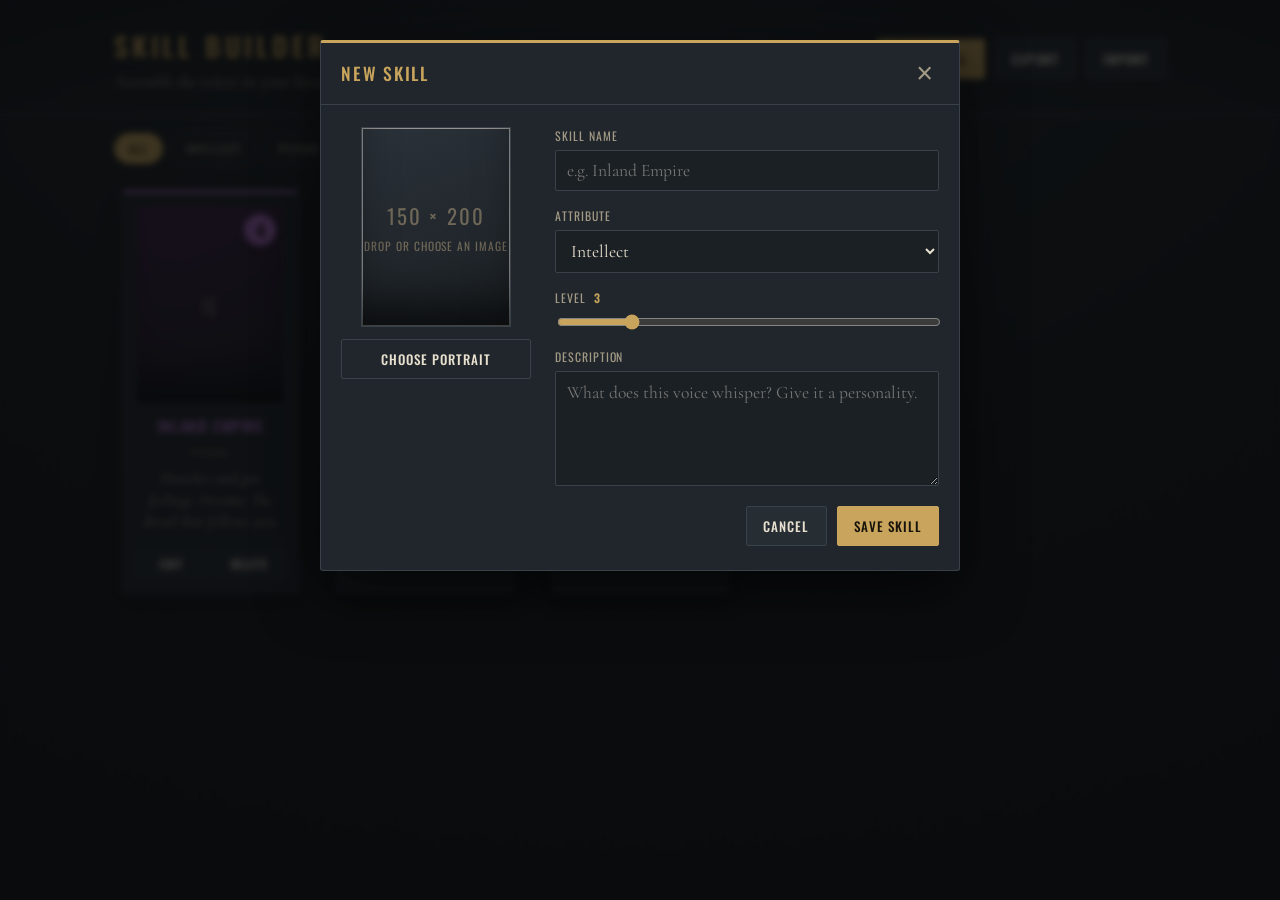
==== index.html @ 17607143 "Add Disco Elysium skill builder webapp Static single-page app for building custom skills with names," ====
<!DOCTYPE html>
<html lang="en">
<head>
  <meta charset="UTF-8" />
  <meta name="viewport" content="width=device-width, initial-scale=1.0" />
  <title>Skill Builder</title>
  <link rel="preconnect" href="https://fonts.googleapis.com" />
  <link rel="preconnect" href="https://fonts.gstatic.com" crossorigin />
  <link href="https://fonts.googleapis.com/css2?family=Cormorant+Garamond:ital,wght@0,400;0,500;0,600;0,700;1,400;1,500&family=Oswald:wght@300;400;500;600&display=swap" rel="stylesheet" />
  <link rel="stylesheet" href="styles.css" />
</head>
<body>
  <div class="grain"></div>

  <header class="topbar">
    <div class="topbar-inner">
      <h1 class="wordmark">Skill&nbsp;Builder</h1>
      <p class="tagline">Assemble the voices in your head.</p>
      <div class="topbar-actions">
        <button id="newSkillBtn" class="btn btn-primary">+ New Skill</button>
        <button id="exportBtn" class="btn">Export</button>
        <button id="importBtn" class="btn">Import</button>
        <input type="file" id="importFile" accept="application/json" hidden />
      </div>
    </div>
  </header>

  <nav class="filters" id="filters">
    <button class="chip chip-active" data-attr="all">All</button>
    <button class="chip" data-attr="intellect">Intellect</button>
    <button class="chip" data-attr="psyche">Psyche</button>
    <button class="chip" data-attr="physique">Physique</button>
    <button class="chip" data-attr="motorics">Motorics</button>
  </nav>

  <main class="board">
    <section id="grid" class="grid" aria-live="polite"></section>
    <div id="emptyState" class="empty" hidden>
      <p class="empty-title">No skills yet.</p>
      <p class="empty-sub">Every disco needs its dancers. Create your first skill.</p>
      <button class="btn btn-primary" data-open-new>+ New Skill</button>
    </div>
  </main>

  <!-- Editor modal -->
  <div id="editor" class="overlay" hidden>
    <div class="modal" role="dialog" aria-modal="true" aria-labelledby="editorTitle">
      <div class="modal-head">
        <h2 id="editorTitle">New Skill</h2>
        <button class="icon-btn" id="closeEditor" aria-label="Close">&times;</button>
      </div>

      <div class="modal-body">
        <div class="editor-preview">
          <div class="card-portrait-frame" id="portraitFrame">
            <img id="portraitPreview" alt="" hidden />
            <div id="portraitPlaceholder" class="portrait-placeholder">
              <span>150 &times; 200</span>
              <small>drop or choose an image</small>
            </div>
          </div>
          <label class="btn btn-ghost btn-block" for="portraitInput">Choose portrait</label>
          <input type="file" id="portraitInput" accept="image/*" hidden />
          <button type="button" class="btn-link" id="clearPortrait" hidden>Remove portrait</button>
        </div>

        <form class="editor-fields" id="skillForm" autocomplete="off">
          <label class="field">
            <span class="field-label">Skill name</span>
            <input type="text" id="skillName" maxlength="40" placeholder="e.g. Inland Empire" required />
          </label>

          <label class="field">
            <span class="field-label">Attribute</span>
            <select id="skillAttr">
              <option value="intellect">Intellect</option>
              <option value="psyche">Psyche</option>
              <option value="physique">Physique</option>
              <option value="motorics">Motorics</option>
            </select>
          </label>

          <label class="field">
            <span class="field-label">Level <em id="levelValue">3</em></span>
            <input type="range" id="skillLevel" min="1" max="12" value="3" />
          </label>

          <label class="field">
            <span class="field-label">Description</span>
            <textarea id="skillDesc" rows="4" maxlength="400" placeholder="What does this voice whisper? Give it a personality."></textarea>
          </label>

          <div class="form-actions">
            <button type="button" class="btn" id="cancelEditor">Cancel</button>
            <button type="submit" class="btn btn-primary" id="saveSkill">Save skill</button>
          </div>
        </form>
      </div>
    </div>
  </div>

  <script src="app.js"></script>
</body>
</html>
---- styles.css ----
/* ============================================================
   Skill Builder - a Disco Elysium flavoured skill card maker
   ============================================================ */

:root {
  --bg: #14171a;
  --bg-2: #1b2024;
  --panel: #20262b;
  --panel-2: #262d33;
  --ink: #e8e0cf;
  --ink-dim: #a49b86;
  --ink-faint: #6f6858;
  --line: #3a4249;
  --gold: #c8a45c;
  --gold-soft: #9c8144;

  /* Attribute palettes (portrait card accents) */
  --intellect: #4c9fd6;
  --intellect-deep: #1f3d52;
  --psyche: #b06ec9;
  --psyche-deep: #402349;
  --physique: #cf5b4e;
  --physique-deep: #4d211d;
  --motorics: #d6b24c;
  --motorics-deep: #4a3d18;

  --card-w: 176px;
  --portrait-w: 150px;
  --portrait-h: 200px;

  --serif: "Cormorant Garamond", Georgia, "Times New Roman", serif;
  --sans: "Oswald", "Arial Narrow", system-ui, sans-serif;
}

* { box-sizing: border-box; }

html, body {
  margin: 0;
  background: radial-gradient(120% 120% at 50% -10%, #232a2f 0%, var(--bg) 55%, #0f1113 100%);
  color: var(--ink);
  font-family: var(--serif);
  min-height: 100vh;
}

/* subtle film grain */
.grain {
  position: fixed;
  inset: 0;
  pointer-events: none;
  z-index: 1;
  opacity: 0.04;
  background-image: url("data:image/svg+xml,%3Csvg xmlns='http://www.w3.org/2000/svg' width='120' height='120'%3E%3Cfilter id='n'%3E%3CfeTurbulence type='fractalNoise' baseFrequency='0.9' numOctaves='2'/%3E%3C/filter%3E%3Crect width='100%25' height='100%25' filter='url(%23n)'/%3E%3C/svg%3E");
}

/* ---------- top bar ---------- */
.topbar {
  position: relative;
  z-index: 2;
  border-bottom: 1px solid var(--line);
  background: linear-gradient(180deg, rgba(0,0,0,0.25), rgba(0,0,0,0));
}
.topbar-inner {
  max-width: 1100px;
  margin: 0 auto;
  padding: 26px 24px 22px;
  display: grid;
  grid-template-columns: 1fr auto;
  grid-template-areas: "word actions" "tag actions";
  align-items: center;
  gap: 2px 18px;
}
.wordmark {
  grid-area: word;
  margin: 0;
  font-family: var(--sans);
  font-weight: 600;
  letter-spacing: 0.14em;
  text-transform: uppercase;
  font-size: 1.7rem;
  color: var(--gold);
  text-shadow: 0 1px 0 #000;
}
.tagline {
  grid-area: tag;
  margin: 2px 0 0;
  font-style: italic;
  font-size: 1.15rem;
  color: var(--ink-dim);
}
.topbar-actions {
  grid-area: actions;
  display: flex;
  gap: 10px;
  flex-wrap: wrap;
  justify-content: flex-end;
}

/* ---------- buttons ---------- */
.btn {
  font-family: var(--sans);
  text-transform: uppercase;
  letter-spacing: 0.08em;
  font-size: 0.82rem;
  font-weight: 500;
  color: var(--ink);
  background: var(--panel-2);
  border: 1px solid var(--line);
  padding: 9px 16px;
  border-radius: 2px;
  cursor: pointer;
  transition: border-color .15s, background .15s, transform .05s;
}
.btn:hover { border-color: var(--gold-soft); background: var(--panel); }
.btn:active { transform: translateY(1px); }
.btn-primary {
  color: #17130a;
  background: var(--gold);
  border-color: var(--gold);
}
.btn-primary:hover { background: #d9b56a; border-color: #d9b56a; }
.btn-ghost { background: transparent; }
.btn-block { width: 100%; text-align: center; display: block; }
.btn-link {
  background: none;
  border: none;
  color: var(--ink-faint);
  font-family: var(--sans);
  font-size: 0.78rem;
  text-transform: uppercase;
  letter-spacing: 0.06em;
  cursor: pointer;
  padding: 4px;
  margin-top: 8px;
}
.btn-link:hover { color: var(--physique); }
.icon-btn {
  background: none;
  border: none;
  color: var(--ink-dim);
  font-size: 1.8rem;
  line-height: 1;
  cursor: pointer;
  padding: 0 6px;
}
.icon-btn:hover { color: var(--ink); }

/* ---------- filters ---------- */
.filters {
  position: relative;
  z-index: 2;
  max-width: 1100px;
  margin: 18px auto 0;
  padding: 0 24px;
  display: flex;
  gap: 8px;
  flex-wrap: wrap;
}
.chip {
  font-family: var(--sans);
  text-transform: uppercase;
  letter-spacing: 0.09em;
  font-size: 0.75rem;
  color: var(--ink-dim);
  background: transparent;
  border: 1px solid var(--line);
  padding: 6px 14px;
  border-radius: 20px;
  cursor: pointer;
}
.chip:hover { color: var(--ink); border-color: var(--ink-faint); }
.chip-active { color: #17130a; background: var(--gold); border-color: var(--gold); }

/* ---------- board / grid ---------- */
.board {
  position: relative;
  z-index: 2;
  max-width: 1100px;
  margin: 0 auto;
  padding: 26px 24px 80px;
}
.grid {
  display: grid;
  grid-template-columns: repeat(auto-fill, minmax(var(--card-w), 1fr));
  gap: 22px;
  justify-items: center;
}

/* ---------- skill card ---------- */
.card {
  --accent: var(--gold);
  --accent-deep: #333;
  width: var(--card-w);
  background: var(--panel);
  border: 1px solid var(--line);
  border-top: 3px solid var(--accent);
  border-radius: 3px;
  padding: 12px 12px 14px;
  position: relative;
  box-shadow: 0 8px 22px rgba(0,0,0,0.4);
  transition: transform .12s ease, box-shadow .12s ease;
}
.card:hover { transform: translateY(-3px); box-shadow: 0 14px 30px rgba(0,0,0,0.5); }

.card-portrait-frame {
  width: var(--portrait-w);
  height: var(--portrait-h);
  margin: 0 auto;
  background:
    linear-gradient(160deg, var(--accent-deep), #10141600),
    var(--bg-2);
  border: 1px solid var(--line);
  position: relative;
  overflow: hidden;
}
.card-portrait-frame img {
  width: 100%;
  height: 100%;
  object-fit: cover;
  display: block;
  filter: saturate(0.9) contrast(1.03);
}
.card-portrait-frame::after {
  /* painterly vignette */
  content: "";
  position: absolute;
  inset: 0;
  box-shadow: inset 0 -40px 50px -20px rgba(0,0,0,0.7),
              inset 0 0 0 1px rgba(0,0,0,0.25);
  pointer-events: none;
}

.card-level {
  position: absolute;
  top: 20px;
  right: 20px;
  width: 34px;
  height: 34px;
  border-radius: 50%;
  background: var(--accent);
  color: #14100a;
  font-family: var(--sans);
  font-weight: 600;
  font-size: 1.1rem;
  display: flex;
  align-items: center;
  justify-content: center;
  box-shadow: 0 2px 6px rgba(0,0,0,0.5);
  border: 2px solid rgba(0,0,0,0.35);
}

.card-name {
  margin: 12px 4px 4px;
  text-align: center;
  font-family: var(--sans);
  text-transform: uppercase;
  letter-spacing: 0.05em;
  font-weight: 500;
  font-size: 1rem;
  color: var(--accent);
  line-height: 1.15;
}
.card-attr {
  text-align: center;
  font-family: var(--sans);
  text-transform: uppercase;
  letter-spacing: 0.14em;
  font-size: 0.62rem;
  color: var(--ink-faint);
  margin-bottom: 8px;
}
.card-desc {
  font-size: 1.02rem;
  line-height: 1.3;
  color: var(--ink-dim);
  font-style: italic;
  text-align: center;
  min-height: 2.4em;
  margin: 0 2px 6px;
}
.card-actions {
  display: flex;
  gap: 6px;
  justify-content: center;
  border-top: 1px solid var(--line);
  padding-top: 10px;
  margin-top: 6px;
}
.card-actions .btn { padding: 5px 12px; font-size: 0.72rem; flex: 1; }

/* accent classes per attribute */
.attr-intellect { --accent: var(--intellect); --accent-deep: var(--intellect-deep); }
.attr-psyche    { --accent: var(--psyche);    --accent-deep: var(--psyche-deep); }
.attr-physique  { --accent: var(--physique);  --accent-deep: var(--physique-deep); }
.attr-motorics  { --accent: var(--motorics);  --accent-deep: var(--motorics-deep); }

/* ---------- empty state ---------- */
.empty {
  text-align: center;
  padding: 70px 20px;
  color: var(--ink-dim);
}
.empty-title { font-size: 1.8rem; margin: 0 0 6px; color: var(--ink); }
.empty-sub { font-style: italic; font-size: 1.15rem; margin: 0 0 22px; }

/* ---------- modal ---------- */
.overlay {
  position: fixed;
  inset: 0;
  z-index: 10;
  background: rgba(7,9,10,0.72);
  backdrop-filter: blur(3px);
  display: flex;
  align-items: flex-start;
  justify-content: center;
  padding: 40px 16px;
  overflow-y: auto;
}
.modal {
  width: 100%;
  max-width: 640px;
  background: var(--panel);
  border: 1px solid var(--line);
  border-top: 3px solid var(--gold);
  border-radius: 3px;
  box-shadow: 0 20px 60px rgba(0,0,0,0.6);
}
.modal-head {
  display: flex;
  align-items: center;
  justify-content: space-between;
  padding: 16px 20px;
  border-bottom: 1px solid var(--line);
}
.modal-head h2 {
  margin: 0;
  font-family: var(--sans);
  text-transform: uppercase;
  letter-spacing: 0.1em;
  font-weight: 500;
  font-size: 1.1rem;
  color: var(--gold);
}
.modal-body {
  display: grid;
  grid-template-columns: 190px 1fr;
  gap: 24px;
  padding: 22px 20px 24px;
}

/* editor preview column */
.editor-preview { text-align: center; }
.editor-preview .card-portrait-frame {
  margin-bottom: 12px;
  cursor: pointer;
  --accent-deep: #2a3138;
}
.editor-preview .card-portrait-frame.dragover {
  outline: 2px dashed var(--gold);
  outline-offset: -4px;
}
.portrait-placeholder {
  position: absolute;
  inset: 0;
  display: flex;
  flex-direction: column;
  align-items: center;
  justify-content: center;
  gap: 6px;
  color: var(--ink-faint);
  font-family: var(--sans);
}
.portrait-placeholder span { font-size: 1.3rem; letter-spacing: 0.1em; }
.portrait-placeholder small { font-size: 0.72rem; text-transform: uppercase; letter-spacing: 0.08em; }

/* editor fields */
.editor-fields { display: flex; flex-direction: column; gap: 16px; }
.field { display: flex; flex-direction: column; gap: 6px; }
.field-label {
  font-family: var(--sans);
  text-transform: uppercase;
  letter-spacing: 0.08em;
  font-size: 0.74rem;
  color: var(--ink-dim);
}
.field-label em { color: var(--gold); font-style: normal; font-weight: 600; margin-left: 4px; }
.field input[type="text"],
.field textarea,
.field select {
  font-family: var(--serif);
  font-size: 1.1rem;
  color: var(--ink);
  background: var(--bg-2);
  border: 1px solid var(--line);
  border-radius: 2px;
  padding: 9px 11px;
  width: 100%;
}
.field textarea { resize: vertical; line-height: 1.35; }
.field input:focus,
.field textarea:focus,
.field select:focus { outline: none; border-color: var(--gold-soft); }
.field input[type="range"] { accent-color: var(--gold); width: 100%; }

.form-actions {
  display: flex;
  gap: 10px;
  justify-content: flex-end;
  margin-top: 4px;
}

/* ---------- responsive ---------- */
@media (max-width: 560px) {
  .modal-body { grid-template-columns: 1fr; }
  .editor-preview .card-portrait-frame { margin-inline: auto; }
  .topbar-inner { grid-template-columns: 1fr; grid-template-areas: "word" "tag" "actions"; }
  .topbar-actions { justify-content: flex-start; margin-top: 12px; }
}
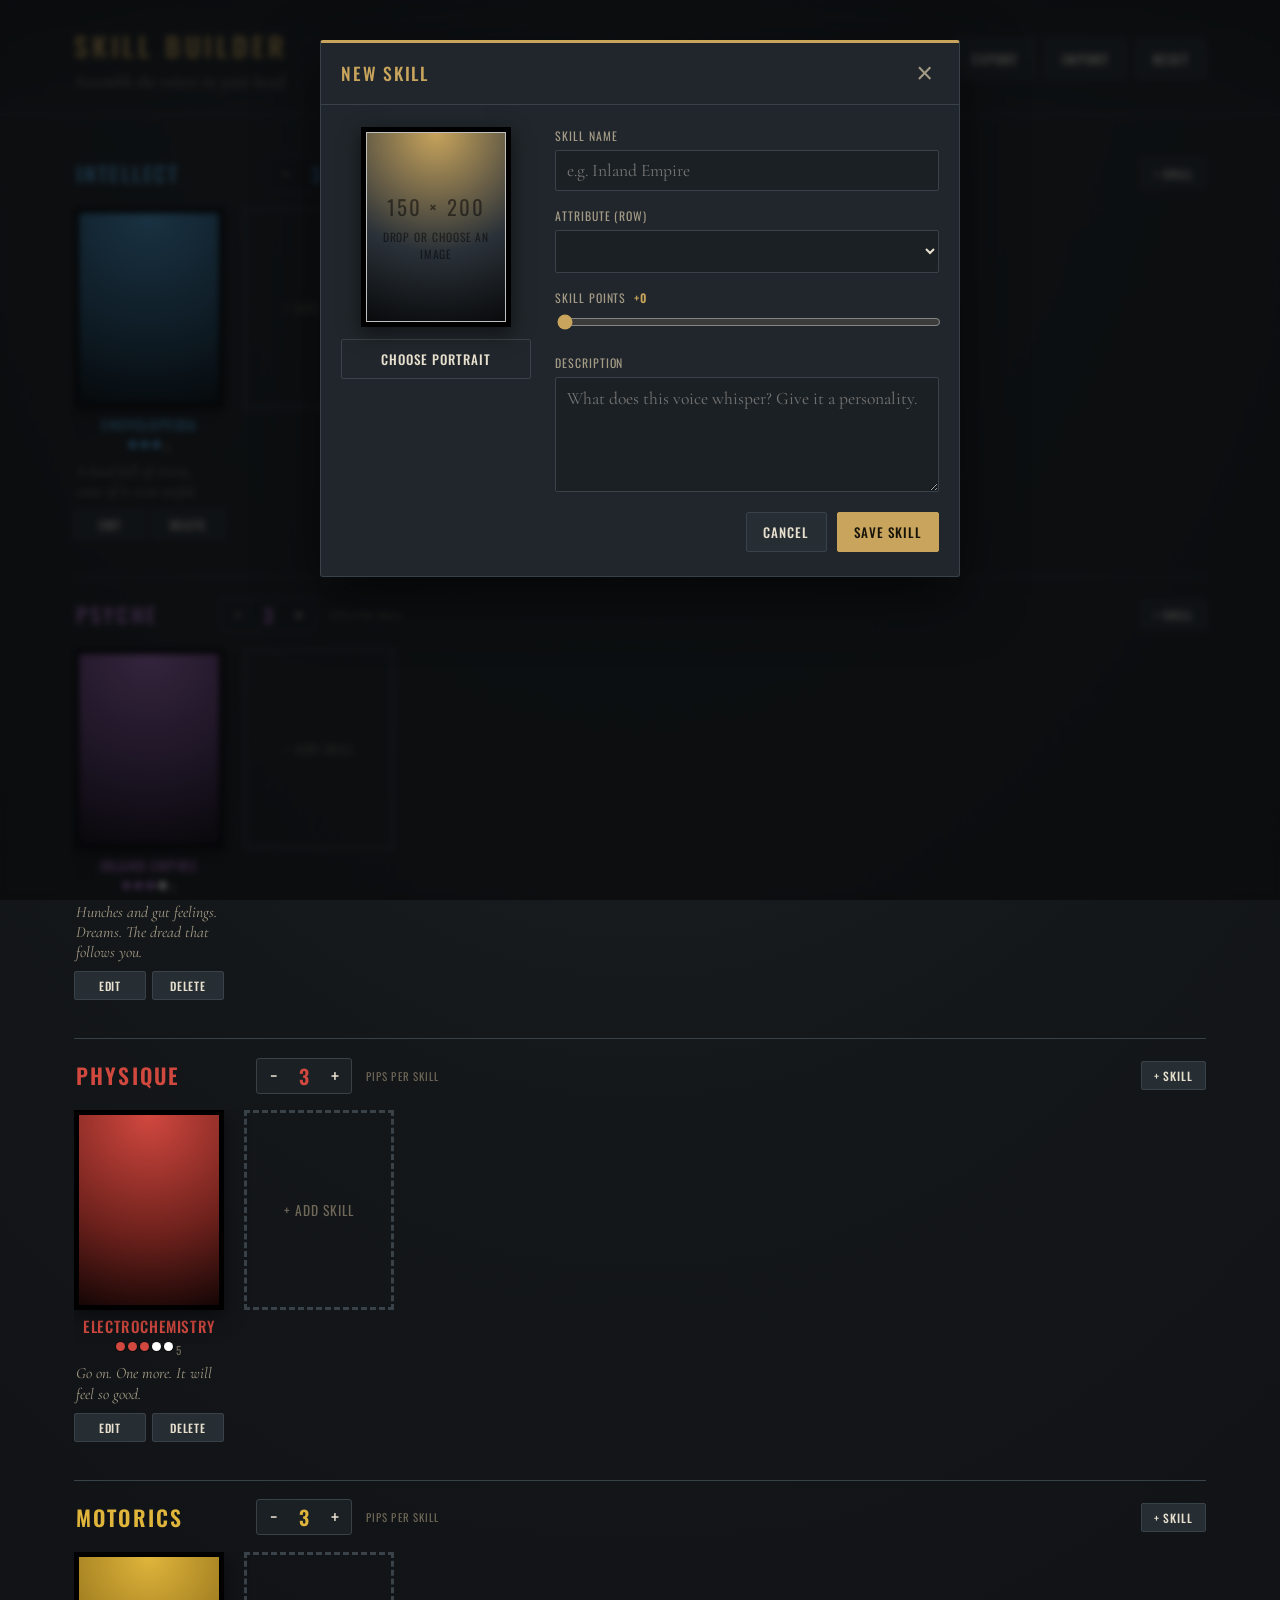
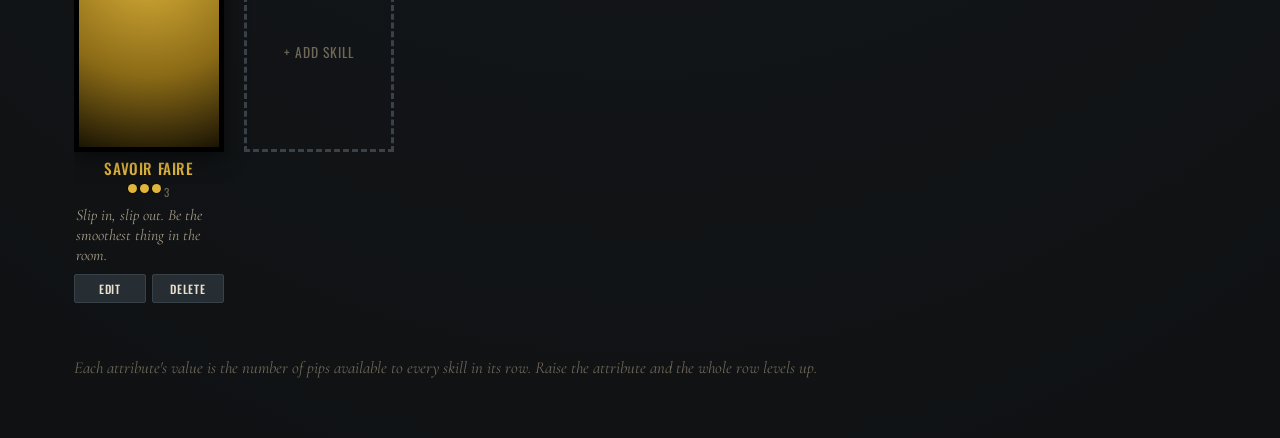
==== commit 30ab6f41: "Rework around attributes: editable names and pip-driving values Restructure the model to mirror Disc" ====
--- a/index.html
+++ b/index.html
@@ -17,30 +17,20 @@
       <h1 class="wordmark">Skill&nbsp;Builder</h1>
       <p class="tagline">Assemble the voices in your head.</p>
       <div class="topbar-actions">
-        <button id="newSkillBtn" class="btn btn-primary">+ New Skill</button>
         <button id="exportBtn" class="btn">Export</button>
         <button id="importBtn" class="btn">Import</button>
+        <button id="resetBtn" class="btn">Reset</button>
         <input type="file" id="importFile" accept="application/json" hidden />
       </div>
     </div>
   </header>
 
-  <nav class="filters" id="filters">
-    <button class="chip chip-active" data-attr="all">All</button>
-    <button class="chip" data-attr="intellect">Intellect</button>
-    <button class="chip" data-attr="psyche">Psyche</button>
-    <button class="chip" data-attr="physique">Physique</button>
-    <button class="chip" data-attr="motorics">Motorics</button>
-  </nav>
+  <main class="board" id="board" aria-live="polite"></main>
 
-  <main class="board">
-    <section id="grid" class="grid" aria-live="polite"></section>
-    <div id="emptyState" class="empty" hidden>
-      <p class="empty-title">No skills yet.</p>
-      <p class="empty-sub">Every disco needs its dancers. Create your first skill.</p>
-      <button class="btn btn-primary" data-open-new>+ New Skill</button>
-    </div>
-  </main>
+  <p class="hint">
+    Each attribute's value is the number of pips available to every skill in its row.
+    Raise the attribute and the whole row levels up.
+  </p>
 
   <!-- Editor modal -->
   <div id="editor" class="overlay" hidden>
@@ -52,7 +42,7 @@
 
       <div class="modal-body">
         <div class="editor-preview">
-          <div class="card-portrait-frame" id="portraitFrame">
+          <div class="frame" id="portraitFrame">
             <img id="portraitPreview" alt="" hidden />
             <div id="portraitPlaceholder" class="portrait-placeholder">
               <span>150 &times; 200</span>
@@ -71,18 +61,14 @@
           </label>
 
           <label class="field">
-            <span class="field-label">Attribute</span>
-            <select id="skillAttr">
-              <option value="intellect">Intellect</option>
-              <option value="psyche">Psyche</option>
-              <option value="physique">Physique</option>
-              <option value="motorics">Motorics</option>
-            </select>
+            <span class="field-label">Attribute (row)</span>
+            <select id="skillAttr"></select>
           </label>
 
           <label class="field">
-            <span class="field-label">Level <em id="levelValue">3</em></span>
-            <input type="range" id="skillLevel" min="1" max="12" value="3" />
+            <span class="field-label">Skill points <em id="bonusValue">+0</em></span>
+            <input type="range" id="skillBonus" min="0" max="8" value="0" />
+            <small class="field-note" id="pipHint"></small>
           </label>
 
           <label class="field">
--- a/styles.css
+++ b/styles.css
@@ -14,17 +14,16 @@
   --gold: #c8a45c;
   --gold-soft: #9c8144;
 
-  /* Attribute palettes (portrait card accents) */
+  /* Attribute palettes: [bright, deep] used to tint the portrait frame */
   --intellect: #4c9fd6;
-  --intellect-deep: #1f3d52;
-  --psyche: #b06ec9;
-  --psyche-deep: #402349;
-  --physique: #cf5b4e;
-  --physique-deep: #4d211d;
-  --motorics: #d6b24c;
-  --motorics-deep: #4a3d18;
-
-  --card-w: 176px;
+  --intellect-deep: #23506e;
+  --psyche: #a970c4;
+  --psyche-deep: #533264;
+  --physique: #d1483f;
+  --physique-deep: #6e211c;
+  --motorics: #e0b53c;
+  --motorics-deep: #8a6a16;
+
   --portrait-w: 150px;
   --portrait-h: 200px;
 
@@ -42,7 +41,6 @@
   min-height: 100vh;
 }
 
-/* subtle film grain */
 .grain {
   position: fixed;
   inset: 0;
@@ -60,7 +58,7 @@
   background: linear-gradient(180deg, rgba(0,0,0,0.25), rgba(0,0,0,0));
 }
 .topbar-inner {
-  max-width: 1100px;
+  max-width: 1180px;
   margin: 0 auto;
   padding: 26px 24px 22px;
   display: grid;
@@ -112,212 +110,205 @@
 }
 .btn:hover { border-color: var(--gold-soft); background: var(--panel); }
 .btn:active { transform: translateY(1px); }
-.btn-primary {
-  color: #17130a;
-  background: var(--gold);
-  border-color: var(--gold);
-}
+.btn-primary { color: #17130a; background: var(--gold); border-color: var(--gold); }
 .btn-primary:hover { background: #d9b56a; border-color: #d9b56a; }
 .btn-ghost { background: transparent; }
 .btn-block { width: 100%; text-align: center; display: block; }
+.btn-sm { padding: 5px 12px; font-size: 0.72rem; }
 .btn-link {
-  background: none;
-  border: none;
-  color: var(--ink-faint);
-  font-family: var(--sans);
-  font-size: 0.78rem;
-  text-transform: uppercase;
-  letter-spacing: 0.06em;
-  cursor: pointer;
-  padding: 4px;
-  margin-top: 8px;
+  background: none; border: none; color: var(--ink-faint);
+  font-family: var(--sans); font-size: 0.78rem;
+  text-transform: uppercase; letter-spacing: 0.06em;
+  cursor: pointer; padding: 4px; margin-top: 8px;
 }
 .btn-link:hover { color: var(--physique); }
 .icon-btn {
-  background: none;
-  border: none;
-  color: var(--ink-dim);
-  font-size: 1.8rem;
-  line-height: 1;
-  cursor: pointer;
-  padding: 0 6px;
+  background: none; border: none; color: var(--ink-dim);
+  font-size: 1.8rem; line-height: 1; cursor: pointer; padding: 0 6px;
 }
 .icon-btn:hover { color: var(--ink); }
 
-/* ---------- filters ---------- */
-.filters {
-  position: relative;
-  z-index: 2;
-  max-width: 1100px;
-  margin: 18px auto 0;
-  padding: 0 24px;
-  display: flex;
-  gap: 8px;
-  flex-wrap: wrap;
-}
-.chip {
-  font-family: var(--sans);
-  text-transform: uppercase;
-  letter-spacing: 0.09em;
-  font-size: 0.75rem;
-  color: var(--ink-dim);
-  background: transparent;
-  border: 1px solid var(--line);
-  padding: 6px 14px;
-  border-radius: 20px;
-  cursor: pointer;
-}
-.chip:hover { color: var(--ink); border-color: var(--ink-faint); }
-.chip-active { color: #17130a; background: var(--gold); border-color: var(--gold); }
-
-/* ---------- board / grid ---------- */
+/* ---------- board / attribute rows ---------- */
 .board {
   position: relative;
   z-index: 2;
-  max-width: 1100px;
+  max-width: 1180px;
   margin: 0 auto;
-  padding: 26px 24px 80px;
-}
-.grid {
-  display: grid;
-  grid-template-columns: repeat(auto-fill, minmax(var(--card-w), 1fr));
-  gap: 22px;
-  justify-items: center;
+  padding: 22px 24px 10px;
+}
+
+.attr-row {
+  --accent: var(--gold);
+  --accent-deep: #333;
+  border-top: 1px solid var(--line);
+  padding: 18px 0 26px;
+}
+.attr-row:first-child { border-top: none; }
+
+.attr-head {
+  display: flex;
+  align-items: center;
+  gap: 14px;
+  margin-bottom: 16px;
+  flex-wrap: wrap;
+}
+.attr-name {
+  font-family: var(--sans);
+  text-transform: uppercase;
+  letter-spacing: 0.1em;
+  font-weight: 600;
+  font-size: 1.35rem;
+  color: var(--accent);
+  background: transparent;
+  border: none;
+  border-bottom: 1px dashed transparent;
+  padding: 2px 2px;
+  min-width: 4ch;
+  width: auto;
+  max-width: 340px;
+}
+.attr-name:hover { border-bottom-color: var(--accent-deep); }
+.attr-name:focus { outline: none; border-bottom-color: var(--accent); }
+
+.stepper {
+  display: inline-flex;
+  align-items: center;
+  gap: 2px;
+  background: var(--bg-2);
+  border: 1px solid var(--line);
+  border-radius: 3px;
+  padding: 2px;
+}
+.stepper .step {
+  width: 28px; height: 28px;
+  display: flex; align-items: center; justify-content: center;
+  font-family: var(--sans); font-size: 1.2rem; line-height: 1;
+  color: var(--ink); background: transparent; border: none; cursor: pointer;
+  border-radius: 2px;
+}
+.stepper .step:hover { background: var(--panel-2); color: var(--accent); }
+.stepper .step:disabled { color: var(--ink-faint); cursor: default; background: none; }
+.stepper .val {
+  min-width: 30px; text-align: center;
+  font-family: var(--sans); font-size: 1.25rem; font-weight: 600;
+  color: var(--accent);
+}
+.attr-head .caption {
+  font-family: var(--sans); text-transform: uppercase;
+  letter-spacing: 0.1em; font-size: 0.68rem; color: var(--ink-faint);
+}
+.attr-head .add-skill { margin-left: auto; }
+
+/* horizontal scroller of cards */
+.row-cards {
+  display: flex;
+  gap: 20px;
+  overflow-x: auto;
+  padding-bottom: 12px;
+  scroll-snap-type: x proximity;
+}
+.row-cards::-webkit-scrollbar { height: 8px; }
+.row-cards::-webkit-scrollbar-thumb { background: var(--line); border-radius: 4px; }
+.row-empty {
+  font-style: italic; color: var(--ink-faint);
+  padding: 40px 6px; font-size: 1.1rem;
 }
 
 /* ---------- skill card ---------- */
 .card {
-  --accent: var(--gold);
-  --accent-deep: #333;
-  width: var(--card-w);
-  background: var(--panel);
-  border: 1px solid var(--line);
-  border-top: 3px solid var(--accent);
-  border-radius: 3px;
-  padding: 12px 12px 14px;
-  position: relative;
-  box-shadow: 0 8px 22px rgba(0,0,0,0.4);
-  transition: transform .12s ease, box-shadow .12s ease;
-}
-.card:hover { transform: translateY(-3px); box-shadow: 0 14px 30px rgba(0,0,0,0.5); }
-
-.card-portrait-frame {
+  flex: 0 0 auto;
+  width: var(--portrait-w);
+  scroll-snap-align: start;
+}
+.frame {
   width: var(--portrait-w);
   height: var(--portrait-h);
-  margin: 0 auto;
+  border: 5px solid #000;
   background:
-    linear-gradient(160deg, var(--accent-deep), #10141600),
-    var(--bg-2);
-  border: 1px solid var(--line);
+    radial-gradient(120% 90% at 50% 0%, var(--accent) 0%, var(--accent-deep) 70%, #000 130%);
   position: relative;
   overflow: hidden;
-}
-.card-portrait-frame img {
-  width: 100%;
-  height: 100%;
-  object-fit: cover;
-  display: block;
-  filter: saturate(0.9) contrast(1.03);
-}
-.card-portrait-frame::after {
-  /* painterly vignette */
-  content: "";
-  position: absolute;
-  inset: 0;
-  box-shadow: inset 0 -40px 50px -20px rgba(0,0,0,0.7),
-              inset 0 0 0 1px rgba(0,0,0,0.25);
-  pointer-events: none;
-}
-
-.card-level {
-  position: absolute;
-  top: 20px;
-  right: 20px;
-  width: 34px;
-  height: 34px;
+  box-shadow: 0 6px 18px rgba(0,0,0,0.5);
+}
+.frame img {
+  width: 100%; height: 100%;
+  object-fit: cover; display: block;
+}
+.card-meta { margin-top: 8px; text-align: center; }
+.card-name {
+  margin: 0;
+  font-family: var(--sans);
+  text-transform: uppercase;
+  letter-spacing: 0.04em;
+  font-weight: 500;
+  font-size: 0.95rem;
+  color: var(--accent);
+  line-height: 1.12;
+}
+.pips {
+  display: flex;
+  flex-wrap: wrap;
+  gap: 3px;
+  justify-content: center;
+  margin: 7px 0 2px;
+}
+.pip {
+  width: 9px; height: 9px;
   border-radius: 50%;
   background: var(--accent);
-  color: #14100a;
-  font-family: var(--sans);
-  font-weight: 600;
-  font-size: 1.1rem;
-  display: flex;
-  align-items: center;
-  justify-content: center;
-  box-shadow: 0 2px 6px rgba(0,0,0,0.5);
-  border: 2px solid rgba(0,0,0,0.35);
-}
-
-.card-name {
-  margin: 12px 4px 4px;
-  text-align: center;
-  font-family: var(--sans);
-  text-transform: uppercase;
-  letter-spacing: 0.05em;
-  font-weight: 500;
-  font-size: 1rem;
-  color: var(--accent);
-  line-height: 1.15;
-}
-.card-attr {
-  text-align: center;
-  font-family: var(--sans);
-  text-transform: uppercase;
-  letter-spacing: 0.14em;
-  font-size: 0.62rem;
-  color: var(--ink-faint);
-  margin-bottom: 8px;
+  box-shadow: 0 0 0 1px rgba(0,0,0,0.4);
+}
+.pip.bonus { background: #fff; }
+.pip-count {
+  font-family: var(--sans); font-size: 0.7rem;
+  color: var(--ink-faint); letter-spacing: 0.05em;
 }
 .card-desc {
-  font-size: 1.02rem;
-  line-height: 1.3;
-  color: var(--ink-dim);
-  font-style: italic;
-  text-align: center;
-  min-height: 2.4em;
-  margin: 0 2px 6px;
-}
-.card-actions {
-  display: flex;
-  gap: 6px;
-  justify-content: center;
-  border-top: 1px solid var(--line);
-  padding-top: 10px;
-  margin-top: 6px;
-}
-.card-actions .btn { padding: 5px 12px; font-size: 0.72rem; flex: 1; }
-
-/* accent classes per attribute */
+  font-size: 0.98rem; line-height: 1.28;
+  color: var(--ink-dim); font-style: italic;
+  margin: 6px 2px 8px;
+}
+.card-actions { display: flex; gap: 6px; justify-content: center; }
+.card-actions .btn { flex: 1; }
+
+/* accent classes per attribute slot */
 .attr-intellect { --accent: var(--intellect); --accent-deep: var(--intellect-deep); }
 .attr-psyche    { --accent: var(--psyche);    --accent-deep: var(--psyche-deep); }
 .attr-physique  { --accent: var(--physique);  --accent-deep: var(--physique-deep); }
 .attr-motorics  { --accent: var(--motorics);  --accent-deep: var(--motorics-deep); }
 
-/* ---------- empty state ---------- */
-.empty {
-  text-align: center;
-  padding: 70px 20px;
-  color: var(--ink-dim);
-}
-.empty-title { font-size: 1.8rem; margin: 0 0 6px; color: var(--ink); }
-.empty-sub { font-style: italic; font-size: 1.15rem; margin: 0 0 22px; }
+/* add-skill placeholder card */
+.card-add {
+  flex: 0 0 auto;
+  width: var(--portrait-w);
+  height: var(--portrait-h);
+  border: 3px dashed var(--line);
+  background: transparent;
+  color: var(--ink-faint);
+  font-family: var(--sans); text-transform: uppercase;
+  letter-spacing: 0.08em; font-size: 0.85rem;
+  cursor: pointer;
+  display: flex; align-items: center; justify-content: center;
+  scroll-snap-align: start;
+}
+.card-add:hover { border-color: var(--accent); color: var(--accent); }
+
+.hint {
+  position: relative; z-index: 2;
+  max-width: 1180px; margin: 0 auto; padding: 6px 24px 60px;
+  font-style: italic; color: var(--ink-faint); font-size: 1.05rem;
+}
 
 /* ---------- modal ---------- */
 .overlay {
-  position: fixed;
-  inset: 0;
-  z-index: 10;
+  position: fixed; inset: 0; z-index: 10;
   background: rgba(7,9,10,0.72);
   backdrop-filter: blur(3px);
-  display: flex;
-  align-items: flex-start;
-  justify-content: center;
-  padding: 40px 16px;
-  overflow-y: auto;
+  display: flex; align-items: flex-start; justify-content: center;
+  padding: 40px 16px; overflow-y: auto;
 }
 .modal {
-  width: 100%;
-  max-width: 640px;
+  width: 100%; max-width: 640px;
   background: var(--panel);
   border: 1px solid var(--line);
   border-top: 3px solid var(--gold);
@@ -325,93 +316,62 @@
   box-shadow: 0 20px 60px rgba(0,0,0,0.6);
 }
 .modal-head {
-  display: flex;
-  align-items: center;
-  justify-content: space-between;
-  padding: 16px 20px;
-  border-bottom: 1px solid var(--line);
+  display: flex; align-items: center; justify-content: space-between;
+  padding: 16px 20px; border-bottom: 1px solid var(--line);
 }
 .modal-head h2 {
-  margin: 0;
-  font-family: var(--sans);
-  text-transform: uppercase;
-  letter-spacing: 0.1em;
-  font-weight: 500;
-  font-size: 1.1rem;
-  color: var(--gold);
+  margin: 0; font-family: var(--sans);
+  text-transform: uppercase; letter-spacing: 0.1em;
+  font-weight: 500; font-size: 1.1rem; color: var(--gold);
 }
 .modal-body {
-  display: grid;
-  grid-template-columns: 190px 1fr;
-  gap: 24px;
-  padding: 22px 20px 24px;
-}
-
-/* editor preview column */
+  display: grid; grid-template-columns: 190px 1fr;
+  gap: 24px; padding: 22px 20px 24px;
+}
+
 .editor-preview { text-align: center; }
-.editor-preview .card-portrait-frame {
-  margin-bottom: 12px;
+.editor-preview .frame {
+  margin: 0 auto 12px;
   cursor: pointer;
-  --accent-deep: #2a3138;
-}
-.editor-preview .card-portrait-frame.dragover {
-  outline: 2px dashed var(--gold);
-  outline-offset: -4px;
-}
+  --accent: var(--gold); --accent-deep: #2a3138;
+}
+.editor-preview .frame.dragover { outline: 2px dashed var(--gold); outline-offset: -6px; }
 .portrait-placeholder {
-  position: absolute;
-  inset: 0;
-  display: flex;
-  flex-direction: column;
-  align-items: center;
-  justify-content: center;
-  gap: 6px;
-  color: var(--ink-faint);
-  font-family: var(--sans);
+  position: absolute; inset: 0;
+  display: flex; flex-direction: column;
+  align-items: center; justify-content: center; gap: 6px;
+  color: rgba(0,0,0,0.5); font-family: var(--sans);
 }
 .portrait-placeholder span { font-size: 1.3rem; letter-spacing: 0.1em; }
 .portrait-placeholder small { font-size: 0.72rem; text-transform: uppercase; letter-spacing: 0.08em; }
 
-/* editor fields */
 .editor-fields { display: flex; flex-direction: column; gap: 16px; }
 .field { display: flex; flex-direction: column; gap: 6px; }
 .field-label {
-  font-family: var(--sans);
-  text-transform: uppercase;
-  letter-spacing: 0.08em;
-  font-size: 0.74rem;
-  color: var(--ink-dim);
+  font-family: var(--sans); text-transform: uppercase;
+  letter-spacing: 0.08em; font-size: 0.74rem; color: var(--ink-dim);
 }
 .field-label em { color: var(--gold); font-style: normal; font-weight: 600; margin-left: 4px; }
+.field-note { font-style: italic; color: var(--ink-faint); font-size: 0.95rem; }
 .field input[type="text"],
 .field textarea,
 .field select {
-  font-family: var(--serif);
-  font-size: 1.1rem;
-  color: var(--ink);
-  background: var(--bg-2);
-  border: 1px solid var(--line);
-  border-radius: 2px;
-  padding: 9px 11px;
-  width: 100%;
+  font-family: var(--serif); font-size: 1.1rem; color: var(--ink);
+  background: var(--bg-2); border: 1px solid var(--line);
+  border-radius: 2px; padding: 9px 11px; width: 100%;
 }
 .field textarea { resize: vertical; line-height: 1.35; }
-.field input:focus,
-.field textarea:focus,
-.field select:focus { outline: none; border-color: var(--gold-soft); }
+.field input:focus, .field textarea:focus, .field select:focus {
+  outline: none; border-color: var(--gold-soft);
+}
 .field input[type="range"] { accent-color: var(--gold); width: 100%; }
 
-.form-actions {
-  display: flex;
-  gap: 10px;
-  justify-content: flex-end;
-  margin-top: 4px;
-}
+.form-actions { display: flex; gap: 10px; justify-content: flex-end; margin-top: 4px; }
 
 /* ---------- responsive ---------- */
 @media (max-width: 560px) {
   .modal-body { grid-template-columns: 1fr; }
-  .editor-preview .card-portrait-frame { margin-inline: auto; }
+  .editor-preview .frame { margin-inline: auto; }
   .topbar-inner { grid-template-columns: 1fr; grid-template-areas: "word" "tag" "actions"; }
   .topbar-actions { justify-content: flex-start; margin-top: 12px; }
 }
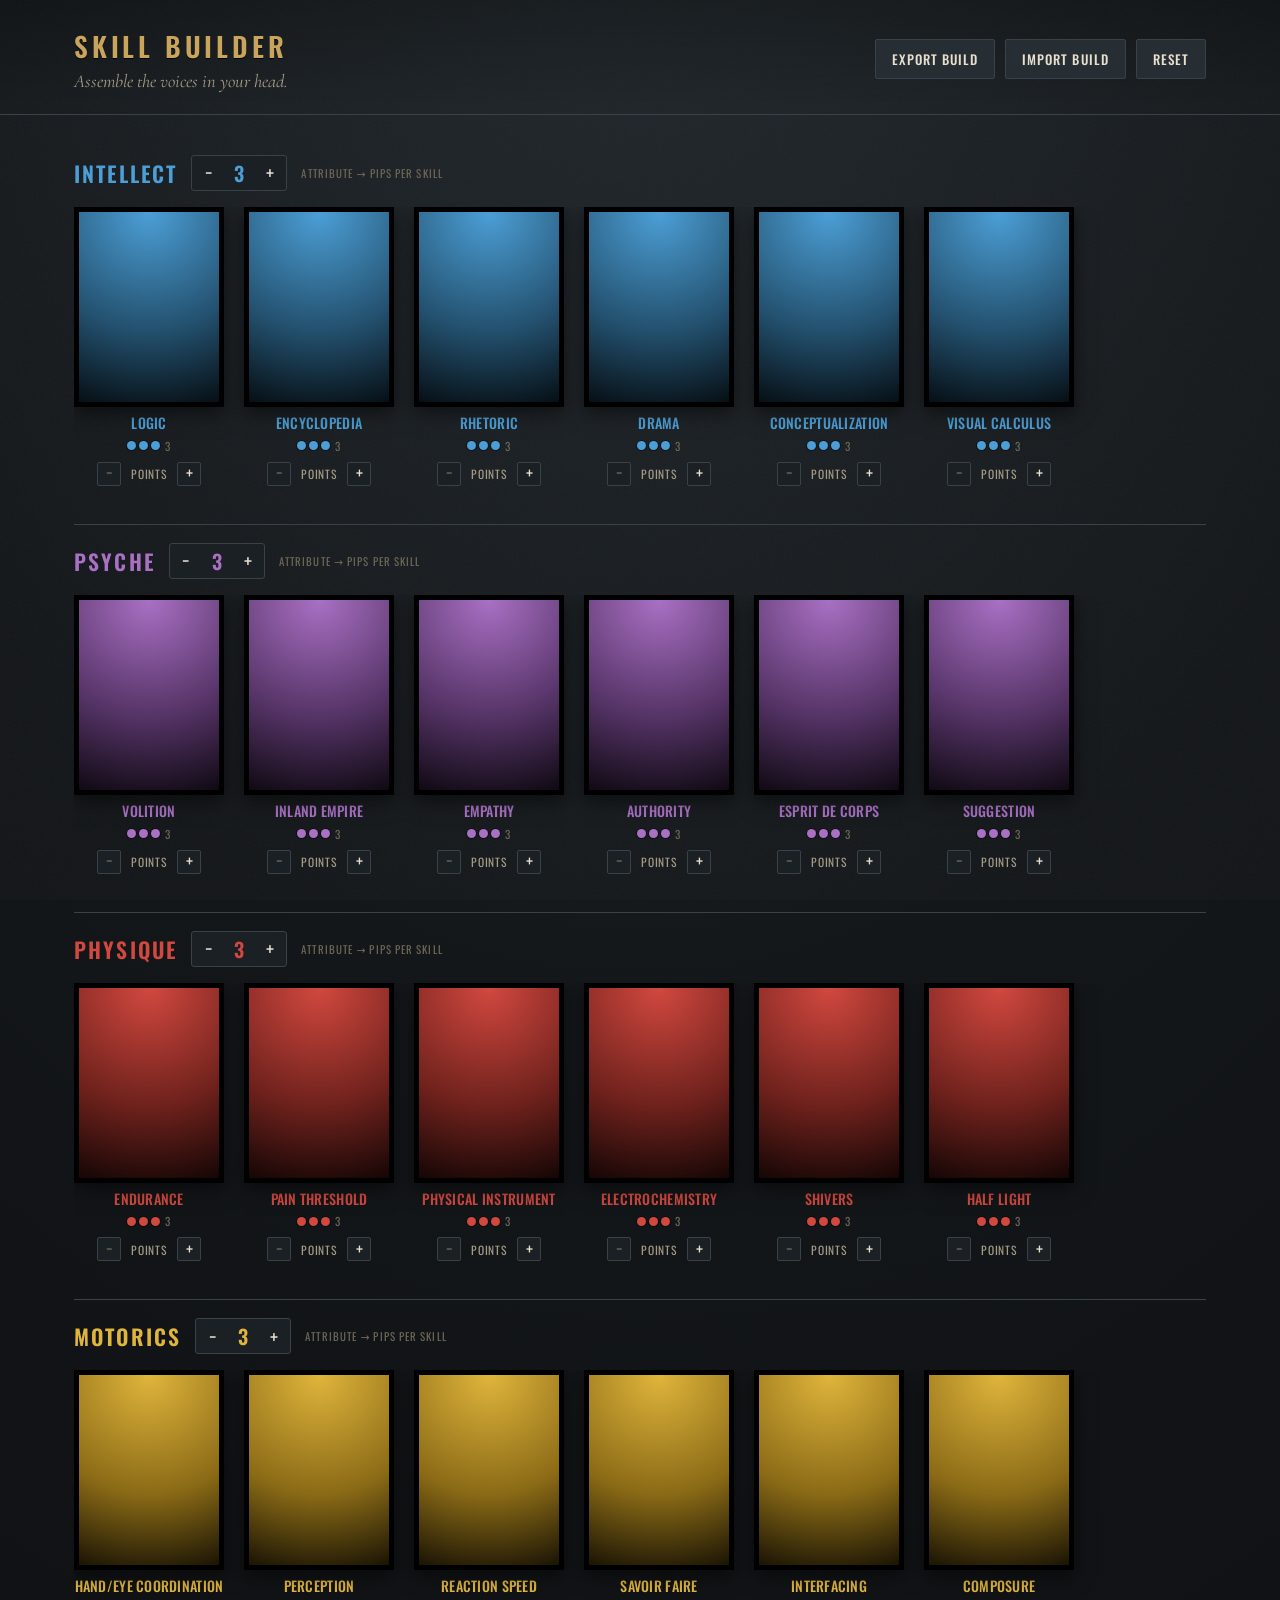
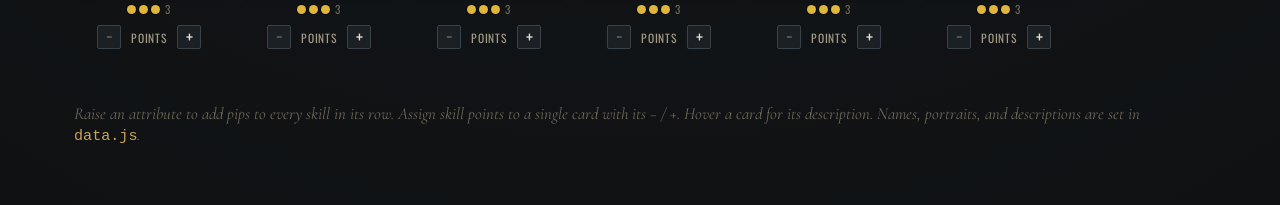
==== commit b275adbf: "Split content (dev-side data.js) from runtime assignment Content - attribute names, skill names, hov" ====
--- a/index.html
+++ b/index.html
@@ -17,8 +17,8 @@
       <h1 class="wordmark">Skill&nbsp;Builder</h1>
       <p class="tagline">Assemble the voices in your head.</p>
       <div class="topbar-actions">
-        <button id="exportBtn" class="btn">Export</button>
-        <button id="importBtn" class="btn">Import</button>
+        <button id="exportBtn" class="btn">Export build</button>
+        <button id="importBtn" class="btn">Import build</button>
         <button id="resetBtn" class="btn">Reset</button>
         <input type="file" id="importFile" accept="application/json" hidden />
       </div>
@@ -28,63 +28,15 @@
   <main class="board" id="board" aria-live="polite"></main>
 
   <p class="hint">
-    Each attribute's value is the number of pips available to every skill in its row.
-    Raise the attribute and the whole row levels up.
+    Raise an attribute to add pips to every skill in its row. Assign skill points
+    to a single card with its &minus;&nbsp;/&nbsp;+. Hover a card for its description.
+    Names, portraits, and descriptions are set in <code>data.js</code>.
   </p>
 
-  <!-- Editor modal -->
-  <div id="editor" class="overlay" hidden>
-    <div class="modal" role="dialog" aria-modal="true" aria-labelledby="editorTitle">
-      <div class="modal-head">
-        <h2 id="editorTitle">New Skill</h2>
-        <button class="icon-btn" id="closeEditor" aria-label="Close">&times;</button>
-      </div>
+  <!-- shared hover tooltip, positioned by script -->
+  <div id="tooltip" class="tooltip" role="status" hidden></div>
 
-      <div class="modal-body">
-        <div class="editor-preview">
-          <div class="frame" id="portraitFrame">
-            <img id="portraitPreview" alt="" hidden />
-            <div id="portraitPlaceholder" class="portrait-placeholder">
-              <span>150 &times; 200</span>
-              <small>drop or choose an image</small>
-            </div>
-          </div>
-          <label class="btn btn-ghost btn-block" for="portraitInput">Choose portrait</label>
-          <input type="file" id="portraitInput" accept="image/*" hidden />
-          <button type="button" class="btn-link" id="clearPortrait" hidden>Remove portrait</button>
-        </div>
-
-        <form class="editor-fields" id="skillForm" autocomplete="off">
-          <label class="field">
-            <span class="field-label">Skill name</span>
-            <input type="text" id="skillName" maxlength="40" placeholder="e.g. Inland Empire" required />
-          </label>
-
-          <label class="field">
-            <span class="field-label">Attribute (row)</span>
-            <select id="skillAttr"></select>
-          </label>
-
-          <label class="field">
-            <span class="field-label">Skill points <em id="bonusValue">+0</em></span>
-            <input type="range" id="skillBonus" min="0" max="8" value="0" />
-            <small class="field-note" id="pipHint"></small>
-          </label>
-
-          <label class="field">
-            <span class="field-label">Description</span>
-            <textarea id="skillDesc" rows="4" maxlength="400" placeholder="What does this voice whisper? Give it a personality."></textarea>
-          </label>
-
-          <div class="form-actions">
-            <button type="button" class="btn" id="cancelEditor">Cancel</button>
-            <button type="submit" class="btn btn-primary" id="saveSkill">Save skill</button>
-          </div>
-        </form>
-      </div>
-    </div>
-  </div>
-
+  <script src="data.js"></script>
   <script src="app.js"></script>
 </body>
 </html>
--- a/styles.css
+++ b/styles.css
@@ -1,5 +1,6 @@
 /* ============================================================
-   Skill Builder - a Disco Elysium flavoured skill card maker
+   Skill Builder - a Disco Elysium flavoured skill card viewer
+   Content is defined in data.js. The UI only assigns values.
    ============================================================ */
 
 :root {
@@ -14,7 +15,7 @@
   --gold: #c8a45c;
   --gold-soft: #9c8144;
 
-  /* Attribute palettes: [bright, deep] used to tint the portrait frame */
+  /* Attribute palettes: [bright, deep] tint the portrait frame */
   --intellect: #4c9fd6;
   --intellect-deep: #23506e;
   --psyche: #a970c4;
@@ -110,23 +111,6 @@
 }
 .btn:hover { border-color: var(--gold-soft); background: var(--panel); }
 .btn:active { transform: translateY(1px); }
-.btn-primary { color: #17130a; background: var(--gold); border-color: var(--gold); }
-.btn-primary:hover { background: #d9b56a; border-color: #d9b56a; }
-.btn-ghost { background: transparent; }
-.btn-block { width: 100%; text-align: center; display: block; }
-.btn-sm { padding: 5px 12px; font-size: 0.72rem; }
-.btn-link {
-  background: none; border: none; color: var(--ink-faint);
-  font-family: var(--sans); font-size: 0.78rem;
-  text-transform: uppercase; letter-spacing: 0.06em;
-  cursor: pointer; padding: 4px; margin-top: 8px;
-}
-.btn-link:hover { color: var(--physique); }
-.icon-btn {
-  background: none; border: none; color: var(--ink-dim);
-  font-size: 1.8rem; line-height: 1; cursor: pointer; padding: 0 6px;
-}
-.icon-btn:hover { color: var(--ink); }
 
 /* ---------- board / attribute rows ---------- */
 .board {
@@ -136,7 +120,6 @@
   margin: 0 auto;
   padding: 22px 24px 10px;
 }
-
 .attr-row {
   --accent: var(--gold);
   --accent-deep: #333;
@@ -153,23 +136,14 @@
   flex-wrap: wrap;
 }
 .attr-name {
+  margin: 0;
   font-family: var(--sans);
   text-transform: uppercase;
   letter-spacing: 0.1em;
   font-weight: 600;
   font-size: 1.35rem;
   color: var(--accent);
-  background: transparent;
-  border: none;
-  border-bottom: 1px dashed transparent;
-  padding: 2px 2px;
-  min-width: 4ch;
-  width: auto;
-  max-width: 340px;
-}
-.attr-name:hover { border-bottom-color: var(--accent-deep); }
-.attr-name:focus { outline: none; border-bottom-color: var(--accent); }
-
+}
 .stepper {
   display: inline-flex;
   align-items: center;
@@ -186,8 +160,8 @@
   color: var(--ink); background: transparent; border: none; cursor: pointer;
   border-radius: 2px;
 }
-.stepper .step:hover { background: var(--panel-2); color: var(--accent); }
-.stepper .step:disabled { color: var(--ink-faint); cursor: default; background: none; }
+.stepper .step:hover:not(:disabled) { background: var(--panel-2); color: var(--accent); }
+.stepper .step:disabled { color: var(--ink-faint); cursor: default; }
 .stepper .val {
   min-width: 30px; text-align: center;
   font-family: var(--sans); font-size: 1.25rem; font-weight: 600;
@@ -197,7 +171,6 @@
   font-family: var(--sans); text-transform: uppercase;
   letter-spacing: 0.1em; font-size: 0.68rem; color: var(--ink-faint);
 }
-.attr-head .add-skill { margin-left: auto; }
 
 /* horizontal scroller of cards */
 .row-cards {
@@ -209,47 +182,46 @@
 }
 .row-cards::-webkit-scrollbar { height: 8px; }
 .row-cards::-webkit-scrollbar-thumb { background: var(--line); border-radius: 4px; }
-.row-empty {
-  font-style: italic; color: var(--ink-faint);
-  padding: 40px 6px; font-size: 1.1rem;
-}
 
 /* ---------- skill card ---------- */
 .card {
   flex: 0 0 auto;
   width: var(--portrait-w);
   scroll-snap-align: start;
-}
+  outline: none;
+}
+.card:focus-visible .frame { outline: 2px solid var(--accent); outline-offset: 2px; }
 .frame {
   width: var(--portrait-w);
   height: var(--portrait-h);
   border: 5px solid #000;
-  background:
-    radial-gradient(120% 90% at 50% 0%, var(--accent) 0%, var(--accent-deep) 70%, #000 130%);
+  background: radial-gradient(120% 90% at 50% 0%, var(--accent) 0%, var(--accent-deep) 70%, #000 130%);
   position: relative;
   overflow: hidden;
   box-shadow: 0 6px 18px rgba(0,0,0,0.5);
-}
-.frame img {
-  width: 100%; height: 100%;
-  object-fit: cover; display: block;
-}
+  transition: transform .12s ease;
+}
+.card:hover .frame { transform: translateY(-3px); }
+.frame img { width: 100%; height: 100%; object-fit: cover; display: block; }
+
 .card-meta { margin-top: 8px; text-align: center; }
 .card-name {
   margin: 0;
   font-family: var(--sans);
   text-transform: uppercase;
-  letter-spacing: 0.04em;
+  letter-spacing: 0.02em;
   font-weight: 500;
-  font-size: 0.95rem;
+  font-size: 0.88rem;
   color: var(--accent);
   line-height: 1.12;
+  overflow-wrap: anywhere;
 }
 .pips {
   display: flex;
   flex-wrap: wrap;
   gap: 3px;
   justify-content: center;
+  align-items: center;
   margin: 7px 0 2px;
 }
 .pip {
@@ -261,15 +233,31 @@
 .pip.bonus { background: #fff; }
 .pip-count {
   font-family: var(--sans); font-size: 0.7rem;
-  color: var(--ink-faint); letter-spacing: 0.05em;
-}
-.card-desc {
-  font-size: 0.98rem; line-height: 1.28;
-  color: var(--ink-dim); font-style: italic;
-  margin: 6px 2px 8px;
-}
-.card-actions { display: flex; gap: 6px; justify-content: center; }
-.card-actions .btn { flex: 1; }
+  color: var(--ink-faint); letter-spacing: 0.05em; margin-left: 2px;
+}
+
+/* per-card skill point assignment */
+.assign {
+  display: flex;
+  align-items: center;
+  justify-content: center;
+  gap: 6px;
+  margin-top: 8px;
+}
+.assign .step {
+  width: 24px; height: 24px;
+  display: flex; align-items: center; justify-content: center;
+  font-family: var(--sans); font-size: 1.05rem; line-height: 1;
+  color: var(--ink); background: var(--bg-2);
+  border: 1px solid var(--line); border-radius: 2px; cursor: pointer;
+}
+.assign .step:hover:not(:disabled) { border-color: var(--accent); color: var(--accent); }
+.assign .step:disabled { color: var(--ink-faint); cursor: default; }
+.assign-label {
+  min-width: 44px; text-align: center;
+  font-family: var(--sans); text-transform: uppercase;
+  letter-spacing: 0.06em; font-size: 0.72rem; color: var(--ink-dim);
+}
 
 /* accent classes per attribute slot */
 .attr-intellect { --accent: var(--intellect); --accent-deep: var(--intellect-deep); }
@@ -277,101 +265,37 @@
 .attr-physique  { --accent: var(--physique);  --accent-deep: var(--physique-deep); }
 .attr-motorics  { --accent: var(--motorics);  --accent-deep: var(--motorics-deep); }
 
-/* add-skill placeholder card */
-.card-add {
-  flex: 0 0 auto;
-  width: var(--portrait-w);
-  height: var(--portrait-h);
-  border: 3px dashed var(--line);
-  background: transparent;
-  color: var(--ink-faint);
-  font-family: var(--sans); text-transform: uppercase;
-  letter-spacing: 0.08em; font-size: 0.85rem;
-  cursor: pointer;
-  display: flex; align-items: center; justify-content: center;
-  scroll-snap-align: start;
-}
-.card-add:hover { border-color: var(--accent); color: var(--accent); }
-
+/* ---------- hover tooltip ---------- */
+.tooltip {
+  position: fixed;
+  z-index: 20;
+  max-width: 240px;
+  padding: 10px 13px;
+  background: #0c0e10;
+  border: 1px solid var(--gold-soft);
+  border-radius: 3px;
+  color: var(--ink);
+  font-family: var(--serif);
+  font-style: italic;
+  font-size: 1.05rem;
+  line-height: 1.3;
+  box-shadow: 0 10px 26px rgba(0,0,0,0.6);
+  pointer-events: none;
+}
+
+/* ---------- footer hint ---------- */
 .hint {
   position: relative; z-index: 2;
   max-width: 1180px; margin: 0 auto; padding: 6px 24px 60px;
   font-style: italic; color: var(--ink-faint); font-size: 1.05rem;
 }
-
-/* ---------- modal ---------- */
-.overlay {
-  position: fixed; inset: 0; z-index: 10;
-  background: rgba(7,9,10,0.72);
-  backdrop-filter: blur(3px);
-  display: flex; align-items: flex-start; justify-content: center;
-  padding: 40px 16px; overflow-y: auto;
-}
-.modal {
-  width: 100%; max-width: 640px;
-  background: var(--panel);
-  border: 1px solid var(--line);
-  border-top: 3px solid var(--gold);
-  border-radius: 3px;
-  box-shadow: 0 20px 60px rgba(0,0,0,0.6);
-}
-.modal-head {
-  display: flex; align-items: center; justify-content: space-between;
-  padding: 16px 20px; border-bottom: 1px solid var(--line);
-}
-.modal-head h2 {
-  margin: 0; font-family: var(--sans);
-  text-transform: uppercase; letter-spacing: 0.1em;
-  font-weight: 500; font-size: 1.1rem; color: var(--gold);
-}
-.modal-body {
-  display: grid; grid-template-columns: 190px 1fr;
-  gap: 24px; padding: 22px 20px 24px;
-}
-
-.editor-preview { text-align: center; }
-.editor-preview .frame {
-  margin: 0 auto 12px;
-  cursor: pointer;
-  --accent: var(--gold); --accent-deep: #2a3138;
-}
-.editor-preview .frame.dragover { outline: 2px dashed var(--gold); outline-offset: -6px; }
-.portrait-placeholder {
-  position: absolute; inset: 0;
-  display: flex; flex-direction: column;
-  align-items: center; justify-content: center; gap: 6px;
-  color: rgba(0,0,0,0.5); font-family: var(--sans);
-}
-.portrait-placeholder span { font-size: 1.3rem; letter-spacing: 0.1em; }
-.portrait-placeholder small { font-size: 0.72rem; text-transform: uppercase; letter-spacing: 0.08em; }
-
-.editor-fields { display: flex; flex-direction: column; gap: 16px; }
-.field { display: flex; flex-direction: column; gap: 6px; }
-.field-label {
-  font-family: var(--sans); text-transform: uppercase;
-  letter-spacing: 0.08em; font-size: 0.74rem; color: var(--ink-dim);
-}
-.field-label em { color: var(--gold); font-style: normal; font-weight: 600; margin-left: 4px; }
-.field-note { font-style: italic; color: var(--ink-faint); font-size: 0.95rem; }
-.field input[type="text"],
-.field textarea,
-.field select {
-  font-family: var(--serif); font-size: 1.1rem; color: var(--ink);
-  background: var(--bg-2); border: 1px solid var(--line);
-  border-radius: 2px; padding: 9px 11px; width: 100%;
-}
-.field textarea { resize: vertical; line-height: 1.35; }
-.field input:focus, .field textarea:focus, .field select:focus {
-  outline: none; border-color: var(--gold-soft);
-}
-.field input[type="range"] { accent-color: var(--gold); width: 100%; }
-
-.form-actions { display: flex; gap: 10px; justify-content: flex-end; margin-top: 4px; }
+.hint code {
+  font-family: ui-monospace, "SFMono-Regular", Menlo, monospace;
+  font-style: normal; font-size: 0.9em; color: var(--gold);
+}
 
 /* ---------- responsive ---------- */
 @media (max-width: 560px) {
-  .modal-body { grid-template-columns: 1fr; }
-  .editor-preview .frame { margin-inline: auto; }
   .topbar-inner { grid-template-columns: 1fr; grid-template-areas: "word" "tag" "actions"; }
   .topbar-actions { justify-content: flex-start; margin-top: 12px; }
 }
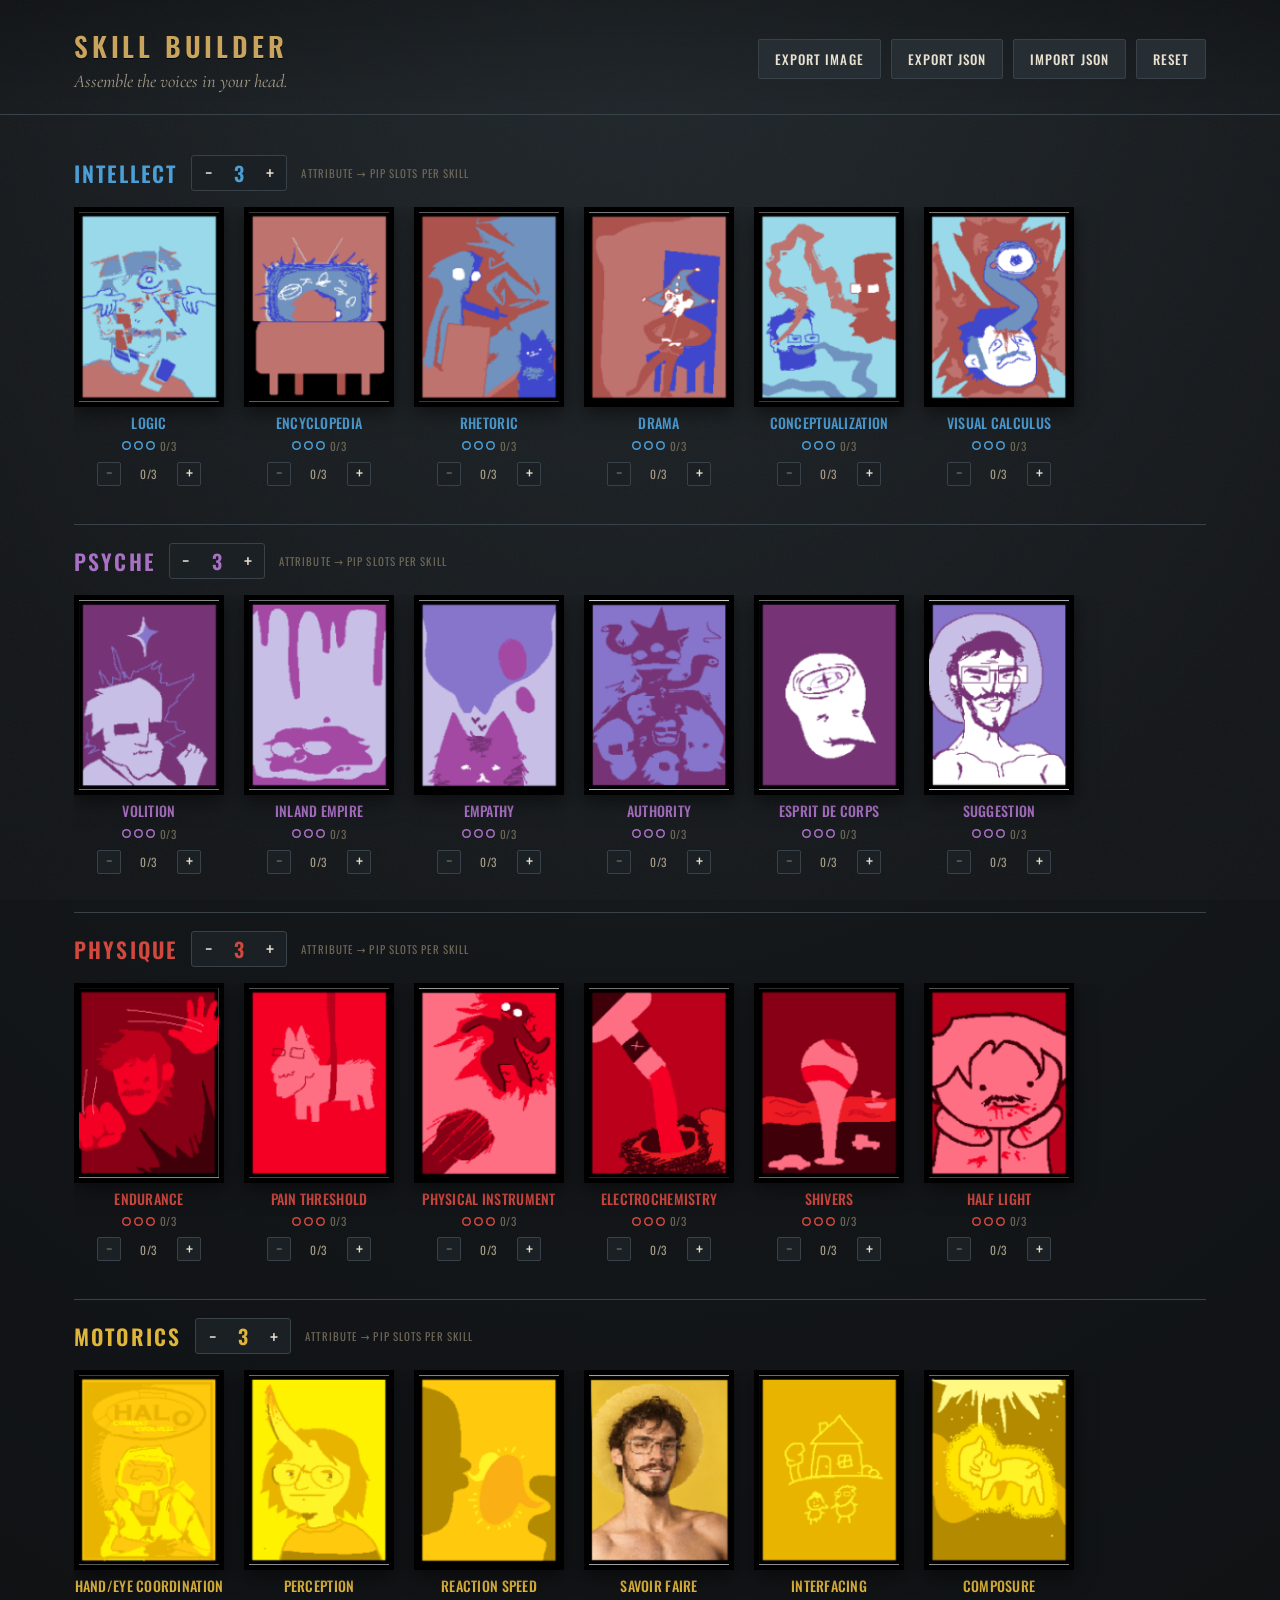
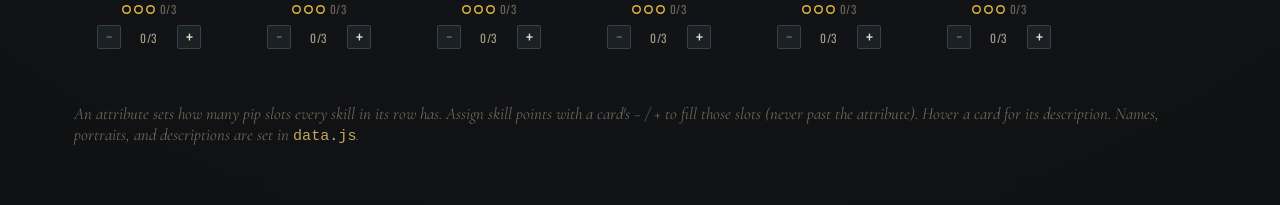
==== commit 001f74bf: "Pips fill attribute slots; add PNG board export Pip model: an attribute's value is now the number of" ====
--- a/index.html
+++ b/index.html
@@ -17,8 +17,9 @@
       <h1 class="wordmark">Skill&nbsp;Builder</h1>
       <p class="tagline">Assemble the voices in your head.</p>
       <div class="topbar-actions">
-        <button id="exportBtn" class="btn">Export build</button>
-        <button id="importBtn" class="btn">Import build</button>
+        <button id="exportImgBtn" class="btn">Export image</button>
+        <button id="exportBtn" class="btn">Export JSON</button>
+        <button id="importBtn" class="btn">Import JSON</button>
         <button id="resetBtn" class="btn">Reset</button>
         <input type="file" id="importFile" accept="application/json" hidden />
       </div>
@@ -28,9 +29,10 @@
   <main class="board" id="board" aria-live="polite"></main>
 
   <p class="hint">
-    Raise an attribute to add pips to every skill in its row. Assign skill points
-    to a single card with its &minus;&nbsp;/&nbsp;+. Hover a card for its description.
-    Names, portraits, and descriptions are set in <code>data.js</code>.
+    An attribute sets how many pip slots every skill in its row has. Assign skill
+    points with a card's &minus;&nbsp;/&nbsp;+ to fill those slots (never past the
+    attribute). Hover a card for its description. Names, portraits, and descriptions
+    are set in <code>data.js</code>.
   </p>
 
   <!-- shared hover tooltip, positioned by script -->
--- a/styles.css
+++ b/styles.css
@@ -230,7 +230,7 @@
   background: var(--accent);
   box-shadow: 0 0 0 1px rgba(0,0,0,0.4);
 }
-.pip.bonus { background: #fff; }
+.pip.empty { background: transparent; box-shadow: inset 0 0 0 1.5px var(--accent); }
 .pip-count {
   font-family: var(--sans); font-size: 0.7rem;
   color: var(--ink-faint); letter-spacing: 0.05em; margin-left: 2px;
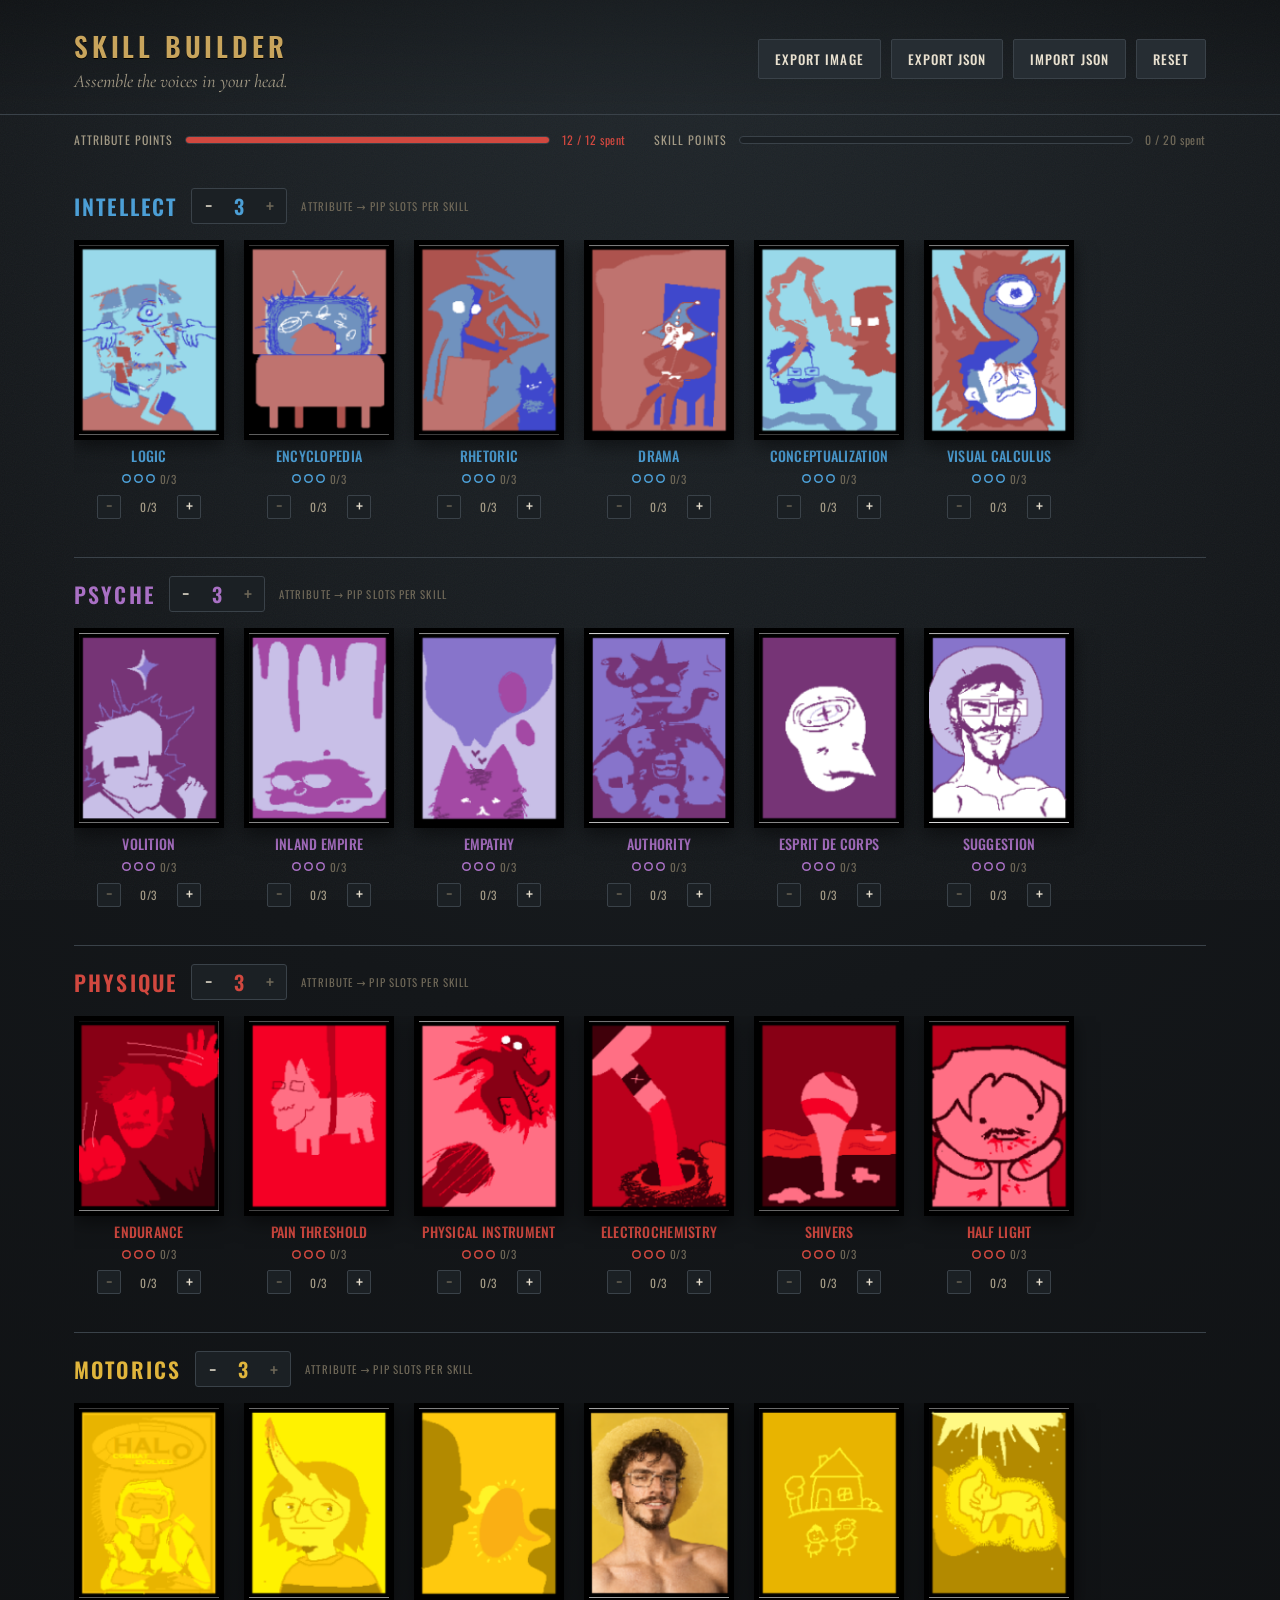
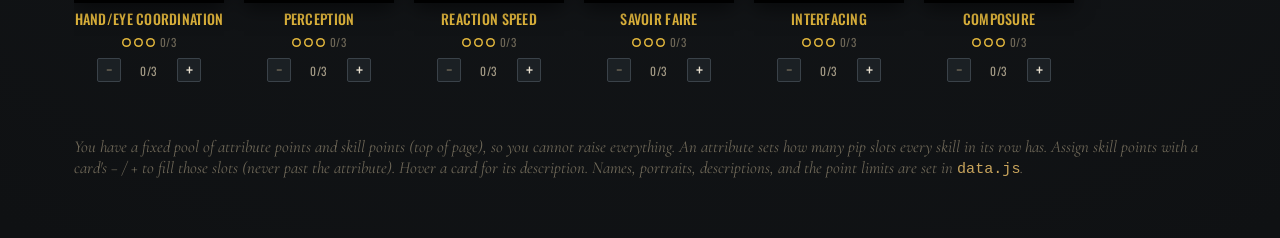
==== commit f23ffa1e: "Add character-creation point budgets Players can no longer spend infinitely. Two finite pools, enfor" ====
--- a/index.html
+++ b/index.html
@@ -26,13 +26,16 @@
     </div>
   </header>
 
+  <div class="budgets" id="budgets" aria-live="polite"></div>
+
   <main class="board" id="board" aria-live="polite"></main>
 
   <p class="hint">
-    An attribute sets how many pip slots every skill in its row has. Assign skill
-    points with a card's &minus;&nbsp;/&nbsp;+ to fill those slots (never past the
-    attribute). Hover a card for its description. Names, portraits, and descriptions
-    are set in <code>data.js</code>.
+    You have a fixed pool of attribute points and skill points (top of page), so
+    you cannot raise everything. An attribute sets how many pip slots every skill in
+    its row has. Assign skill points with a card's &minus;&nbsp;/&nbsp;+ to fill
+    those slots (never past the attribute). Hover a card for its description. Names,
+    portraits, descriptions, and the point limits are set in <code>data.js</code>.
   </p>
 
   <!-- shared hover tooltip, positioned by script -->
--- a/styles.css
+++ b/styles.css
@@ -111,6 +111,55 @@
 }
 .btn:hover { border-color: var(--gold-soft); background: var(--panel); }
 .btn:active { transform: translateY(1px); }
+
+/* ---------- budget meters ---------- */
+.budgets {
+  position: relative;
+  z-index: 2;
+  max-width: 1180px;
+  margin: 16px auto 0;
+  padding: 0 24px;
+  display: flex;
+  gap: 28px;
+  flex-wrap: wrap;
+}
+.meter {
+  display: flex;
+  align-items: center;
+  gap: 12px;
+  flex: 1 1 320px;
+  min-width: 260px;
+}
+.meter-label {
+  font-family: var(--sans);
+  text-transform: uppercase;
+  letter-spacing: 0.09em;
+  font-size: 0.74rem;
+  color: var(--ink-dim);
+  white-space: nowrap;
+}
+.meter-bar {
+  flex: 1;
+  height: 8px;
+  background: var(--bg-2);
+  border: 1px solid var(--line);
+  border-radius: 5px;
+  overflow: hidden;
+}
+.meter-fill {
+  height: 100%;
+  background: var(--gold);
+  transition: width .15s ease;
+}
+.meter.full .meter-fill { background: var(--physique); }
+.meter-num {
+  font-family: var(--sans);
+  font-size: 0.74rem;
+  letter-spacing: 0.05em;
+  color: var(--ink-faint);
+  white-space: nowrap;
+}
+.meter.full .meter-num { color: var(--physique); }
 
 /* ---------- board / attribute rows ---------- */
 .board {
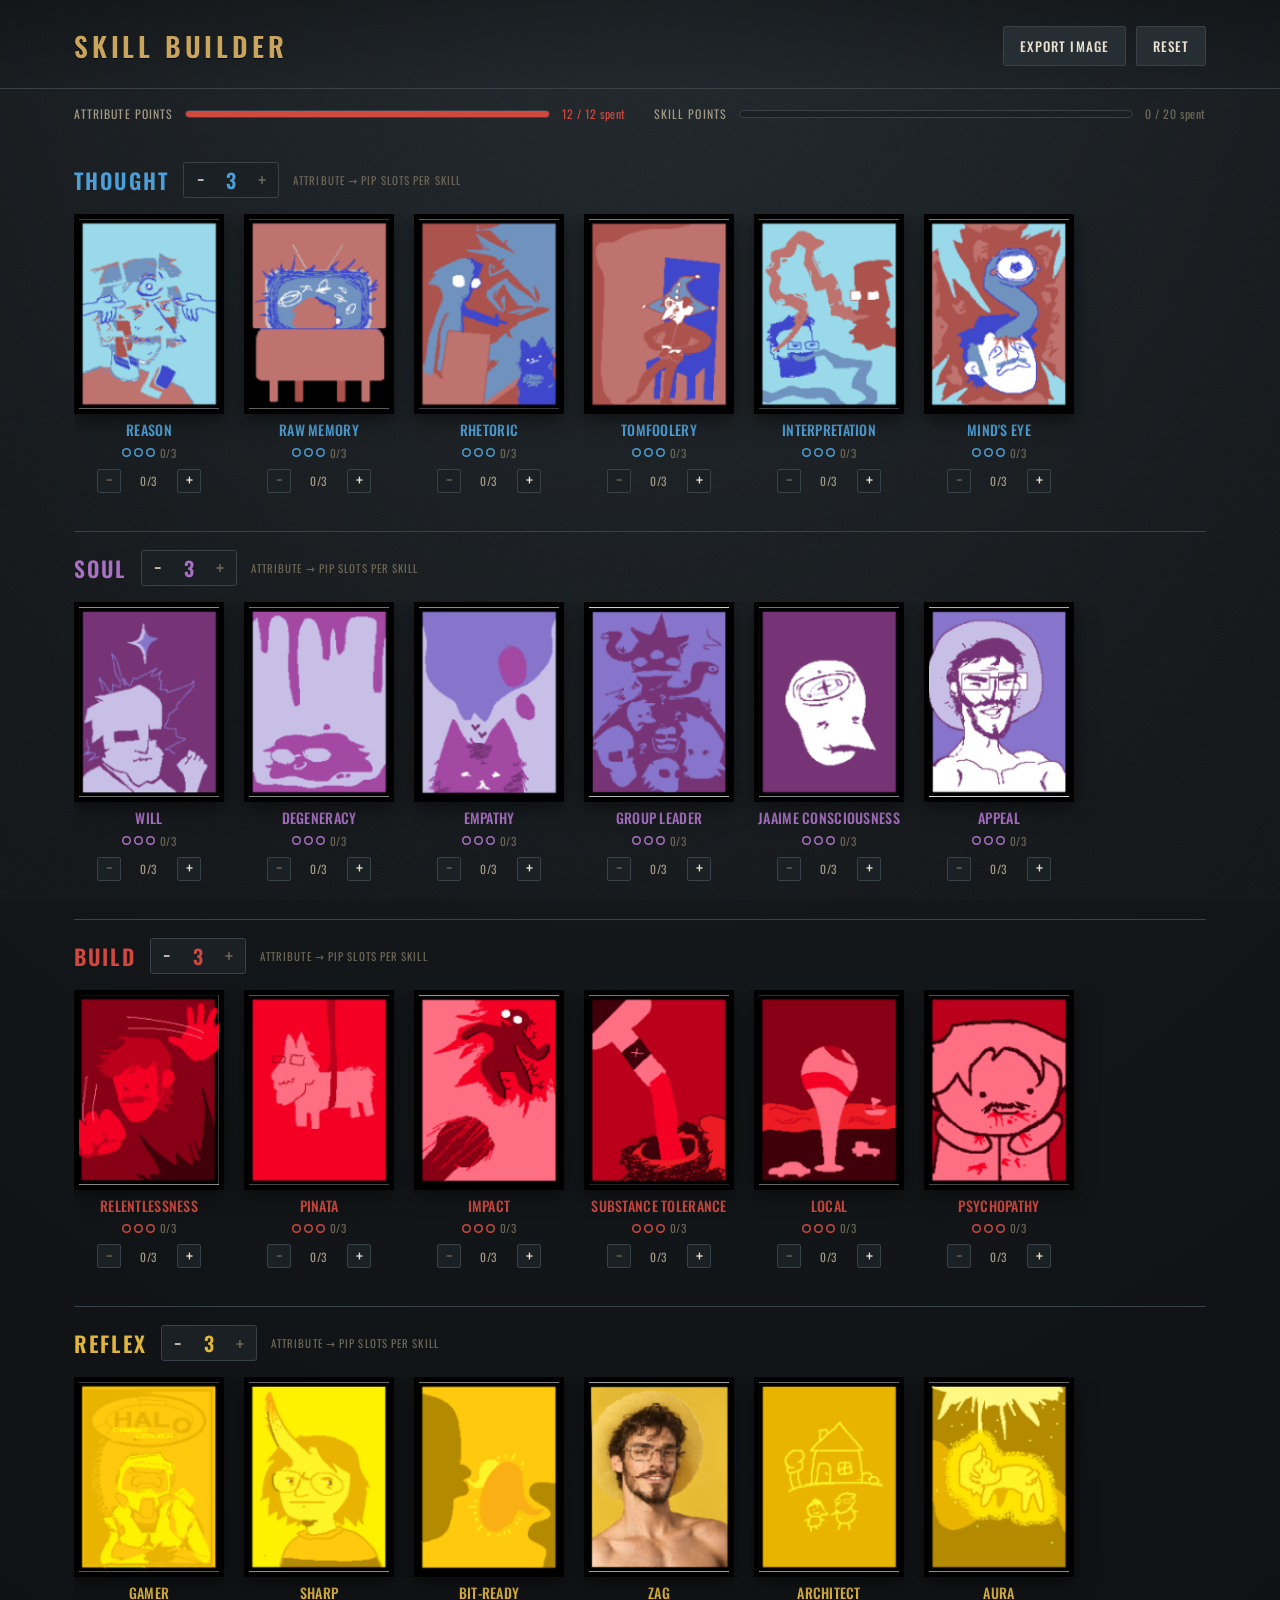
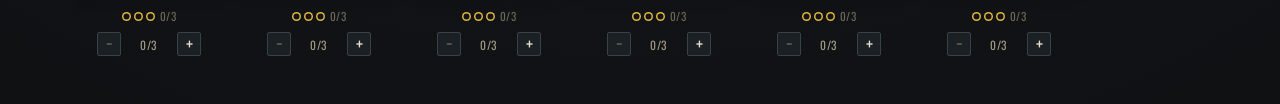
==== commit b57a5daf: "Remove JSON import/export, tagline, and footer tutorial Topbar keeps only Export image and Reset. Dr" ====
--- a/index.html
+++ b/index.html
@@ -15,13 +15,9 @@
   <header class="topbar">
     <div class="topbar-inner">
       <h1 class="wordmark">Skill&nbsp;Builder</h1>
-      <p class="tagline">Assemble the voices in your head.</p>
       <div class="topbar-actions">
         <button id="exportImgBtn" class="btn">Export image</button>
-        <button id="exportBtn" class="btn">Export JSON</button>
-        <button id="importBtn" class="btn">Import JSON</button>
         <button id="resetBtn" class="btn">Reset</button>
-        <input type="file" id="importFile" accept="application/json" hidden />
       </div>
     </div>
   </header>
@@ -30,14 +26,6 @@
 
   <main class="board" id="board" aria-live="polite"></main>
 
-  <p class="hint">
-    You have a fixed pool of attribute points and skill points (top of page), so
-    you cannot raise everything. An attribute sets how many pip slots every skill in
-    its row has. Assign skill points with a card's &minus;&nbsp;/&nbsp;+ to fill
-    those slots (never past the attribute). Hover a card for its description. Names,
-    portraits, descriptions, and the point limits are set in <code>data.js</code>.
-  </p>
-
   <!-- shared hover tooltip, positioned by script -->
   <div id="tooltip" class="tooltip" role="status" hidden></div>
 
--- a/styles.css
+++ b/styles.css
@@ -64,7 +64,7 @@
   padding: 26px 24px 22px;
   display: grid;
   grid-template-columns: 1fr auto;
-  grid-template-areas: "word actions" "tag actions";
+  grid-template-areas: "word actions";
   align-items: center;
   gap: 2px 18px;
 }
@@ -78,13 +78,6 @@
   font-size: 1.7rem;
   color: var(--gold);
   text-shadow: 0 1px 0 #000;
-}
-.tagline {
-  grid-area: tag;
-  margin: 2px 0 0;
-  font-style: italic;
-  font-size: 1.15rem;
-  color: var(--ink-dim);
 }
 .topbar-actions {
   grid-area: actions;
@@ -332,19 +325,8 @@
   pointer-events: none;
 }
 
-/* ---------- footer hint ---------- */
-.hint {
-  position: relative; z-index: 2;
-  max-width: 1180px; margin: 0 auto; padding: 6px 24px 60px;
-  font-style: italic; color: var(--ink-faint); font-size: 1.05rem;
-}
-.hint code {
-  font-family: ui-monospace, "SFMono-Regular", Menlo, monospace;
-  font-style: normal; font-size: 0.9em; color: var(--gold);
-}
-
 /* ---------- responsive ---------- */
 @media (max-width: 560px) {
-  .topbar-inner { grid-template-columns: 1fr; grid-template-areas: "word" "tag" "actions"; }
+  .topbar-inner { grid-template-columns: 1fr; grid-template-areas: "word" "actions"; }
   .topbar-actions { justify-content: flex-start; margin-top: 12px; }
 }
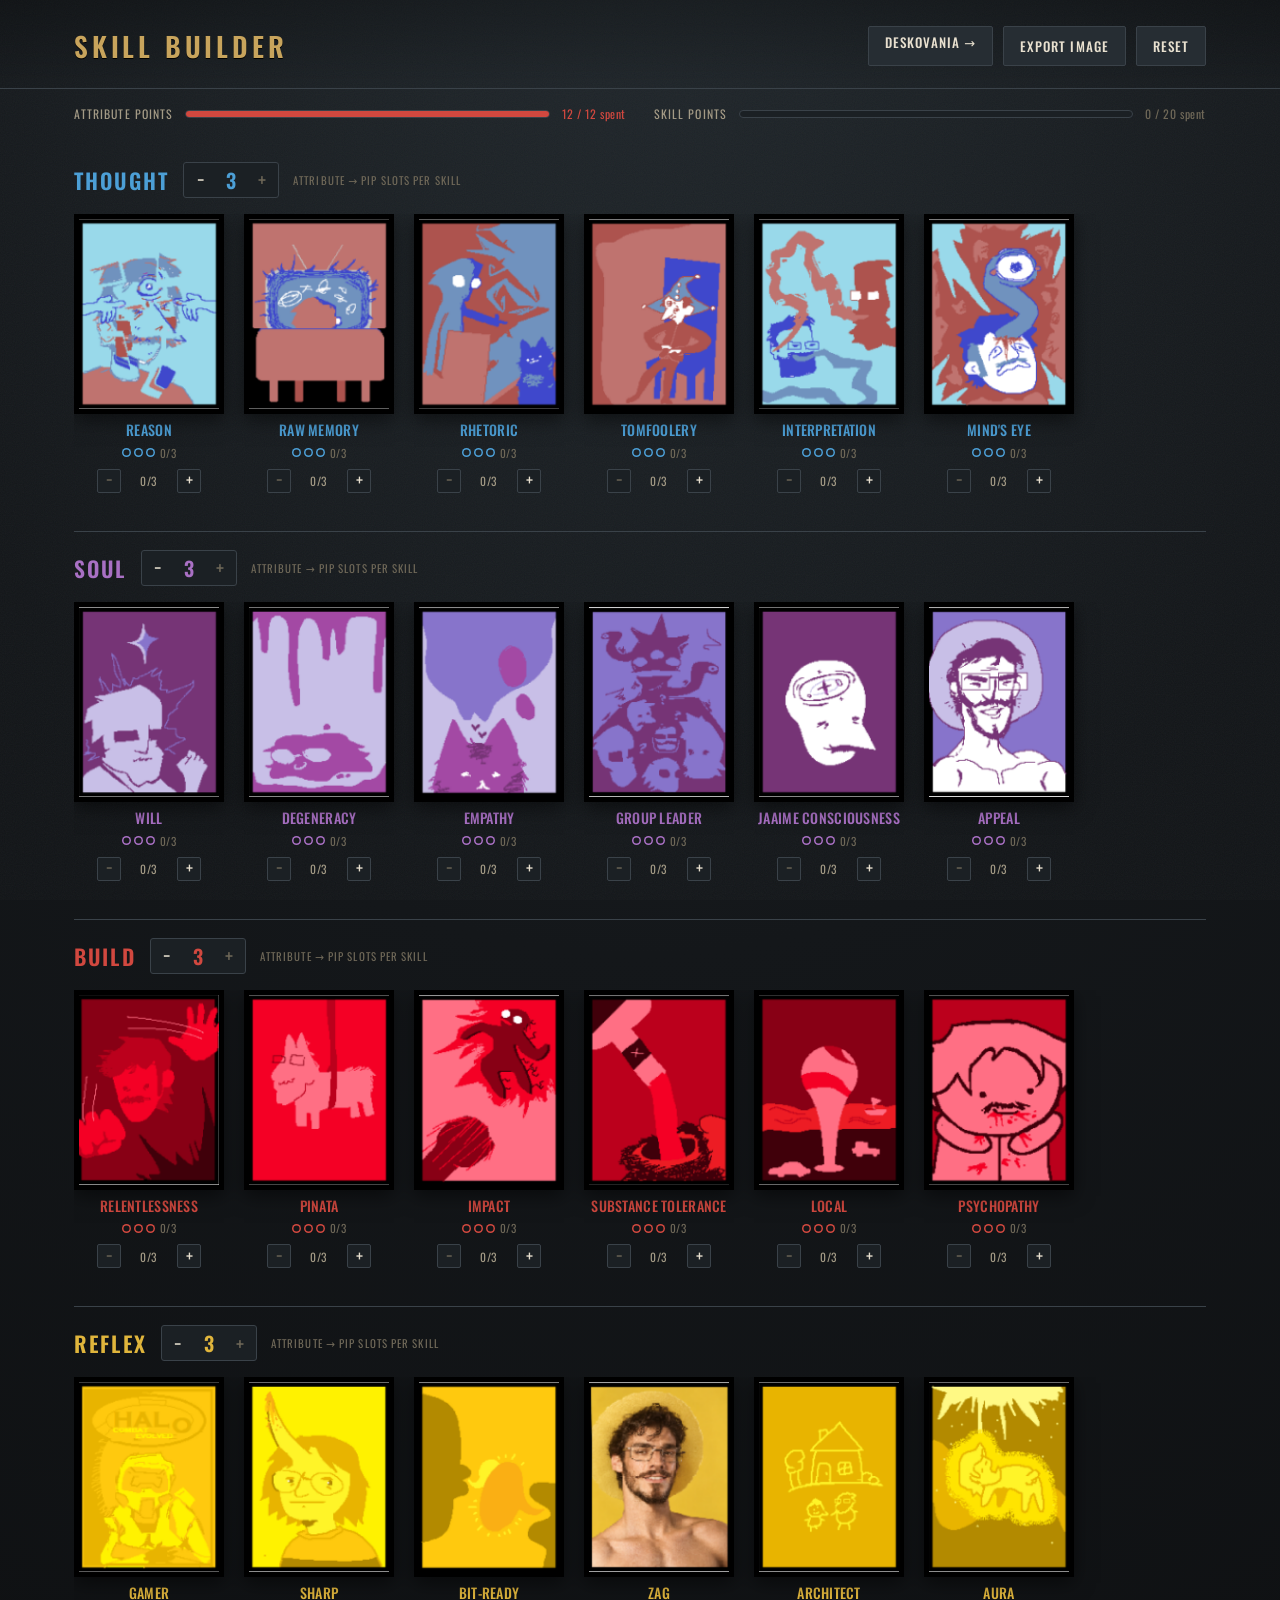
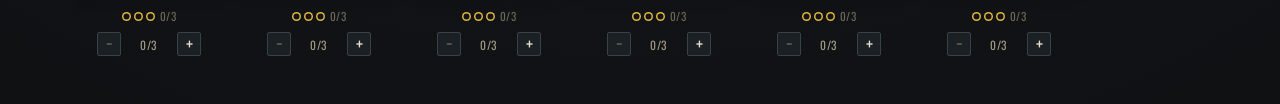
==== commit 8f823d98: "Add Deskovania: multiplayer idle office tycoon page A second, parallel page at /tycoon/ (separate fr" ====
--- a/index.html
+++ b/index.html
@@ -16,6 +16,7 @@
     <div class="topbar-inner">
       <h1 class="wordmark">Skill&nbsp;Builder</h1>
       <div class="topbar-actions">
+        <a class="btn" href="tycoon/index.html" title="Open the office tycoon">Deskovania →</a>
         <button id="exportImgBtn" class="btn">Export image</button>
         <button id="resetBtn" class="btn">Reset</button>
       </div>
--- a/styles.css
+++ b/styles.css
@@ -330,3 +330,6 @@
   .topbar-inner { grid-template-columns: 1fr; grid-template-areas: "word" "actions"; }
   .topbar-actions { justify-content: flex-start; margin-top: 12px; }
 }
+
+/* anchor styled as a button (cross-link to the tycoon page) */
+a.btn { text-decoration: none; display: inline-block; line-height: 1; }
